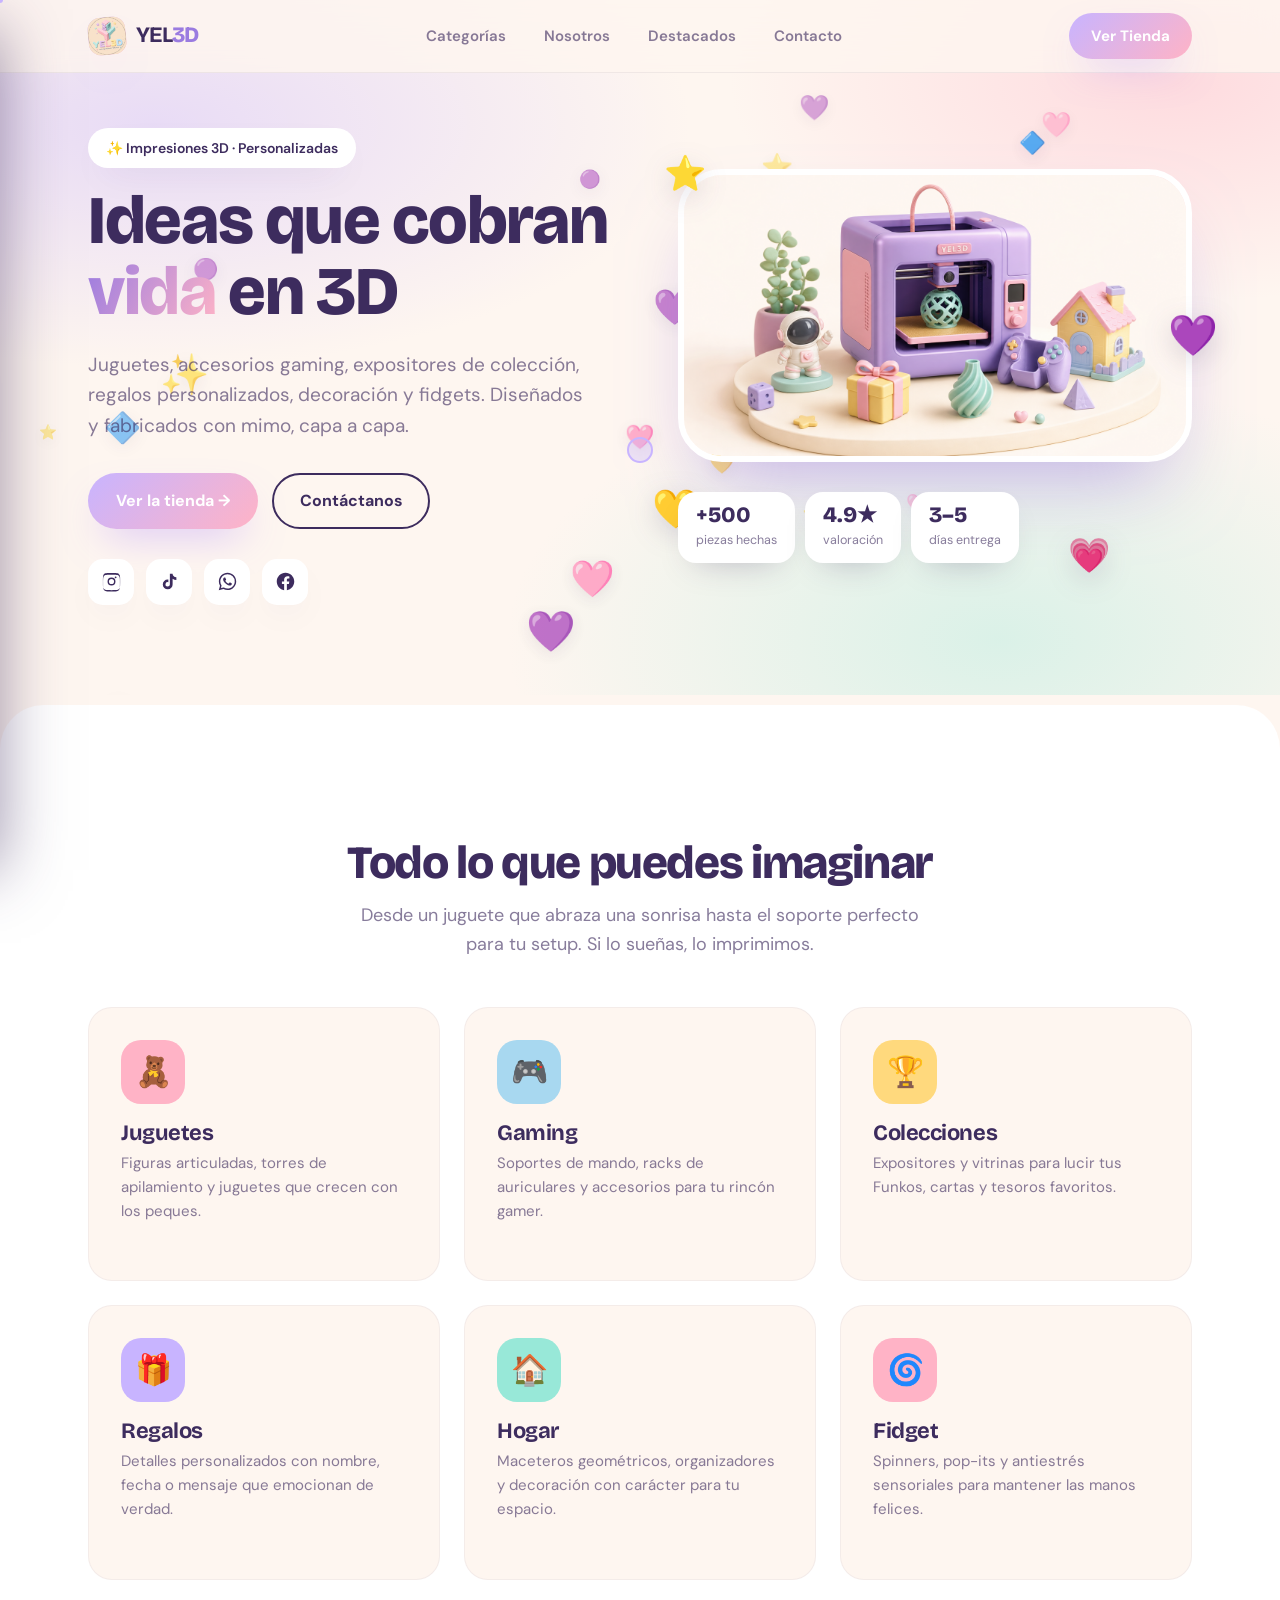
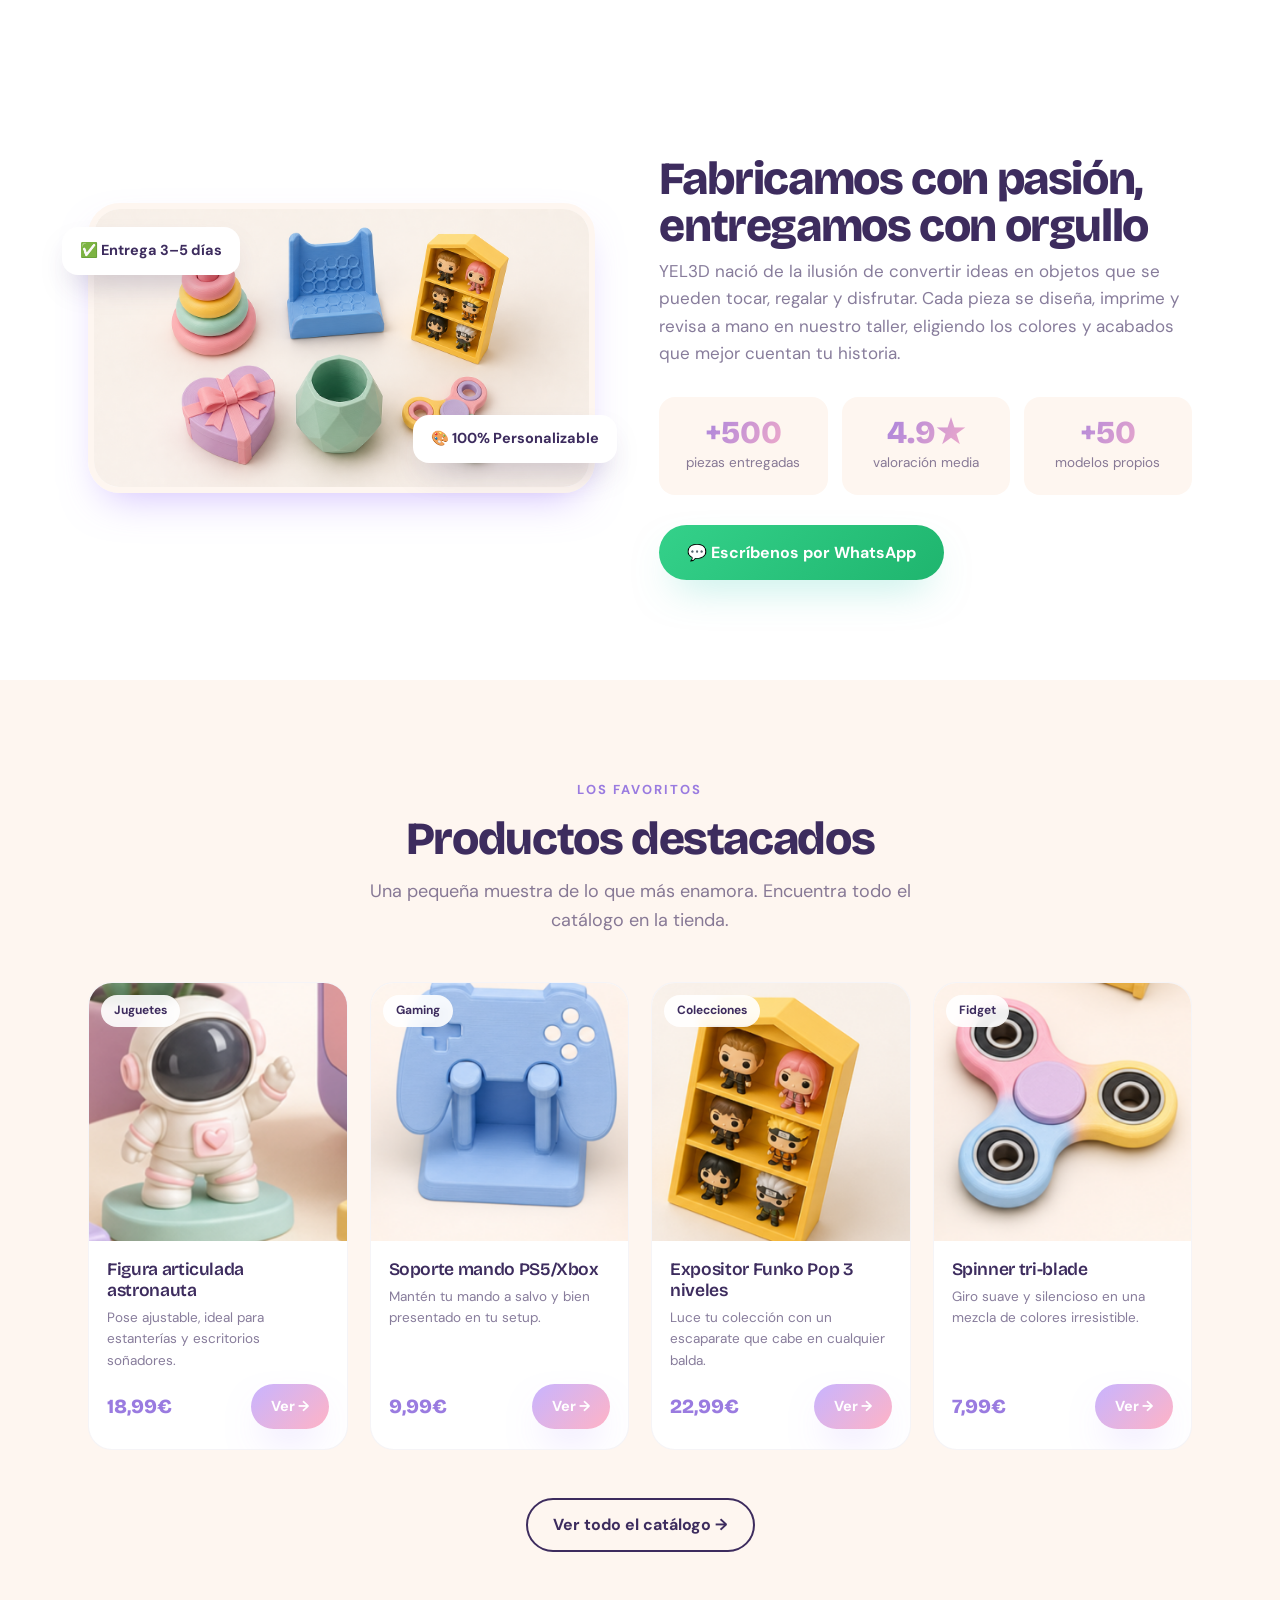
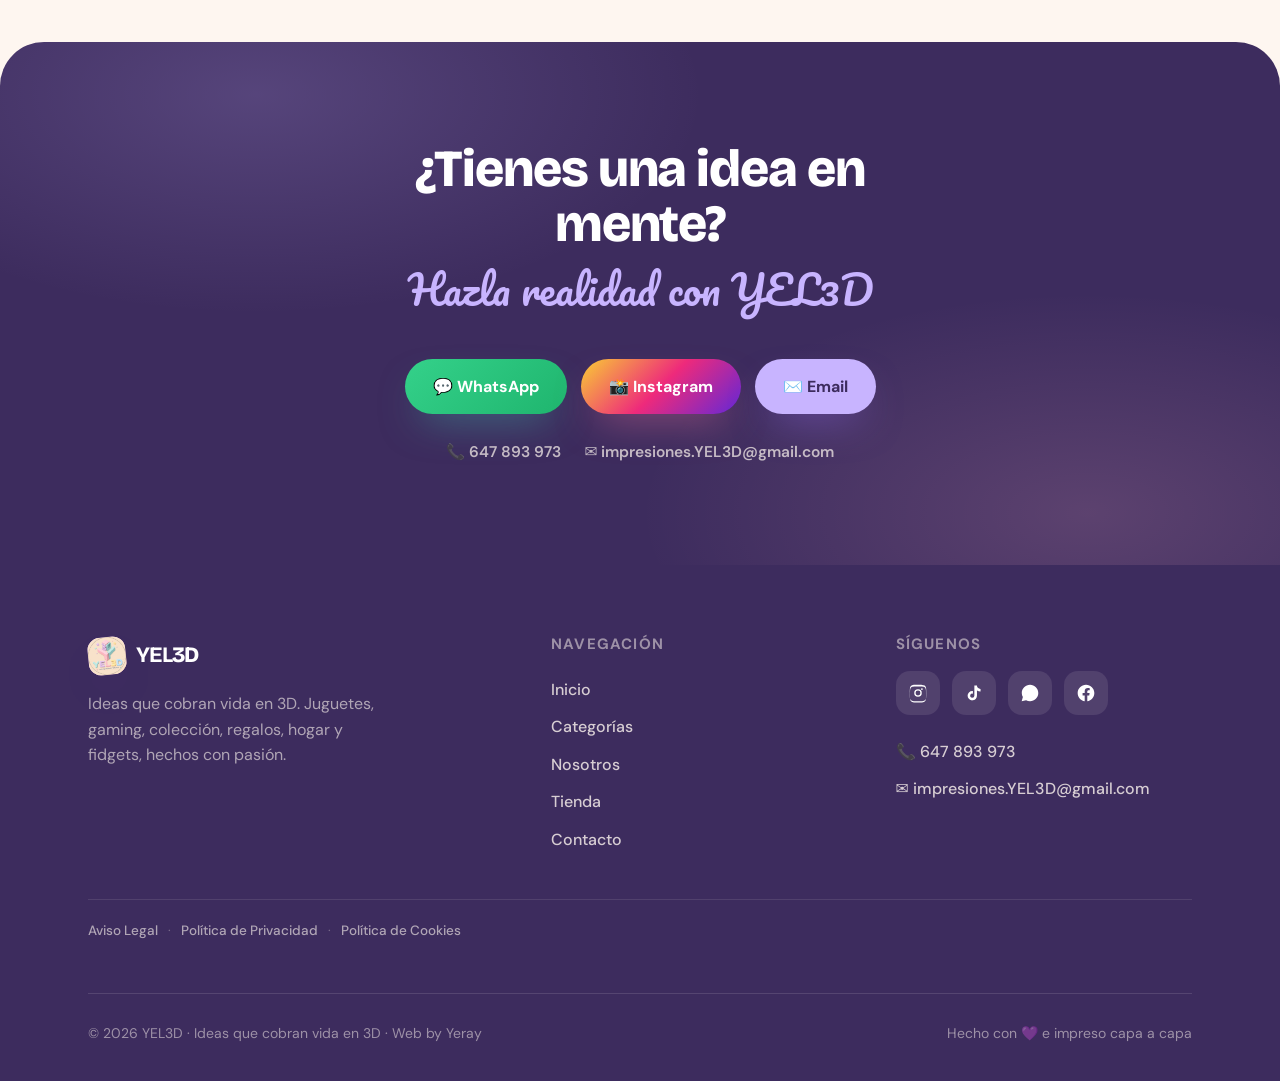
==== index.html @ d8d2bbdf "Footer: añadir Web by Yeray al copyright" ====
﻿<!DOCTYPE html>
<html lang="es">
<head>
<meta charset="UTF-8">
<meta name="viewport" content="width=device-width, initial-scale=1">
<title>YEL3D | Impresiones 3D Personalizadas en España</title>
<meta name="description" content="Impresiones 3D personalizadas en España. Juguetes, accesorios gaming, expositores Funko Pop, regalos únicos y decoración. Pedido por WhatsApp. Entrega en 3-5 días.">
<link rel="canonical" href="https://yel3d.es/">
<meta name="robots" content="index, follow">
<meta name="theme-color" content="#C8B4FF">
<meta name="author" content="YEL3D">
<!-- Open Graph / Facebook -->
<meta property="og:type" content="website">
<meta property="og:site_name" content="YEL3D">
<meta property="og:locale" content="es_ES">
<meta property="og:title" content="YEL3D | Impresiones 3D Personalizadas en España">
<meta property="og:description" content="Impresiones 3D personalizadas en España. Juguetes, accesorios gaming, expositores Funko Pop, regalos únicos y decoración. Pedido por WhatsApp. Entrega en 3-5 días.">
<meta property="og:url" content="https://yel3d.es/">
<meta property="og:image" content="assets/og-image.png">
<meta property="og:image:width" content="1200">
<meta property="og:image:height" content="630">
<meta property="og:image:alt" content="YEL3D — Impresiones 3D Personalizadas en España">
<!-- Twitter Card -->
<meta name="twitter:card" content="summary_large_image">
<meta name="twitter:title" content="YEL3D | Impresiones 3D Personalizadas en España">
<meta name="twitter:description" content="Impresiones 3D personalizadas en España. Juguetes, accesorios gaming, expositores Funko Pop, regalos únicos y decoración. Pedido por WhatsApp. Entrega en 3-5 días.">
<meta name="twitter:image" content="assets/og-image.png">
<link rel="sitemap" type="application/xml" href="/sitemap.xml">
<link rel="preconnect" href="https://fonts.googleapis.com">
<link rel="preconnect" href="https://fonts.gstatic.com" crossorigin>
<link href="https://fonts.googleapis.com/css2?family=Bricolage+Grotesque:opsz,wght@12..96,400;12..96,600;12..96,700;12..96,800&family=DM+Sans:wght@400;500;600;700&family=Pacifico&display=swap" rel="stylesheet">
<style>
/* ============================================================
   YEL3D — Ideas que cobran vida en 3D
   Soft pastel 3D-toy design system
   ============================================================ */

:root{
  --cream:#FEF6F0;
  --cream-2:#FBEDE3;
  --dark:#3D2C5E;
  --dark-2:#2E2047;
  --pink:#FFB3C6;
  --lilac:#C8B4FF;
  --mint:#98E8D8;
  --yellow:#FFD97D;
  --blue:#A8D8F0;

  --ink:#3D2C5E;
  --ink-60:rgba(61,44,94,.62);
  --ink-45:rgba(61,44,94,.45);

  /* colored shadows */
  --sh-pink:0 18px 40px -16px rgba(255,120,160,.55);
  --sh-lilac:0 18px 40px -16px rgba(160,120,255,.5);
  --sh-mint:0 18px 40px -16px rgba(70,210,185,.5);
  --sh-yellow:0 18px 40px -16px rgba(240,190,70,.5);
  --sh-blue:0 18px 40px -16px rgba(90,180,230,.5);
  --sh-soft:0 14px 34px -18px rgba(61,44,94,.35);

  --r-sm:16px;
  --r-md:24px;
  --r-lg:32px;
  --r-xl:44px;

  --spring:cubic-bezier(.34,1.56,.64,1);
  --maxw:1200px;
}

*{box-sizing:border-box;margin:0;padding:0}
html{scroll-behavior:smooth}
body{
  font-family:"DM Sans",system-ui,sans-serif;
  background:var(--cream);
  color:var(--ink);
  line-height:1.6;
  font-weight:400;
  overflow-x:hidden;
  -webkit-font-smoothing:antialiased;
}
h1,h2,h3,h4,.display{font-family:"Bricolage Grotesque","DM Sans",sans-serif;line-height:1.04;letter-spacing:-.02em}
.script{font-family:"Pacifico",cursive;font-weight:400;letter-spacing:0}
img{display:block;max-width:100%}
a{color:inherit;text-decoration:none}
.wrap{width:100%;max-width:var(--maxw);margin:0 auto;padding:0 clamp(20px,5vw,48px)}
section{position:relative}

/* hide native cursor on desktop where custom cursor active */
body.cursor-on,body.cursor-on a,body.cursor-on button{cursor:none}

/* ============================== CURSOR ============================== */
.cursor{
  position:fixed;top:0;left:0;width:26px;height:26px;border-radius:50%;
  background:rgba(200,180,255,.30);
  border:2px solid var(--lilac);
  transform:translate(-50%,-50%);
  pointer-events:none;z-index:9999;
  transition:width .25s var(--spring),height .25s var(--spring),background .25s ease,border-color .25s ease;
  mix-blend-mode:normal;
}
.cursor.grow{width:54px;height:54px;background:rgba(255,179,198,.22);border-color:var(--pink)}
.cursor-dot{
  position:fixed;top:0;left:0;width:6px;height:6px;border-radius:50%;
  background:var(--lilac);transform:translate(-50%,-50%);pointer-events:none;z-index:9999;
}
@media (hover:none){.cursor,.cursor-dot{display:none!important}}

/* ============================== NAV ============================== */
.nav{
  position:fixed;top:0;left:0;right:0;z-index:200;
  backdrop-filter:blur(16px);-webkit-backdrop-filter:blur(16px);
  background:rgba(254,246,240,.82);
  border-bottom:1px solid rgba(61,44,94,.07);
  transition:box-shadow .3s ease,background .3s ease;
}
.nav.scrolled{box-shadow:0 8px 30px -20px rgba(61,44,94,.4)}
.nav-inner{display:flex;align-items:center;justify-content:space-between;height:72px}
.logo{display:flex;align-items:center;gap:10px;font-family:"Bricolage Grotesque";font-weight:800;font-size:22px;letter-spacing:-.03em}
.logo-mark{
  width:38px;height:38px;border-radius:13px;display:grid;place-items:center;
  background:linear-gradient(135deg,var(--lilac),var(--pink));
  box-shadow:var(--sh-lilac);font-size:18px;
  transform:rotate(-6deg);transition:transform .4s var(--spring);
}
.logo:hover .logo-mark{transform:rotate(6deg) scale(1.08)}
.logo b{color:var(--dark)}
.logo .em{color:#9a7be0}
.nav-links{display:flex;gap:6px;align-items:center}
.nav-links a{
  padding:9px 16px;border-radius:999px;font-weight:600;font-size:15px;color:var(--ink-60);
  transition:color .2s ease,background .2s ease;
}
.nav-links a:hover{color:var(--dark);background:rgba(200,180,255,.22)}
.nav-cta{
  font-weight:700;font-size:15px;color:#fff;padding:11px 22px;border-radius:999px;
  background:linear-gradient(135deg,var(--lilac),var(--pink));
  box-shadow:var(--sh-lilac);transition:transform .3s var(--spring),box-shadow .3s ease;
}
.nav-cta:hover{transform:scale(1.07);box-shadow:0 22px 44px -16px rgba(160,120,255,.7)}
.hamburger{display:none;flex-direction:column;gap:5px;background:none;border:0;padding:10px;border-radius:12px}
.hamburger span{width:24px;height:2.6px;border-radius:3px;background:var(--dark);transition:.3s}

/* mobile drawer */
.drawer-scrim{position:fixed;inset:0;background:rgba(61,44,94,.35);backdrop-filter:blur(3px);z-index:298;opacity:0;visibility:hidden;transition:.3s}
.drawer-scrim.open{opacity:1;visibility:visible}
.drawer{
  position:fixed;top:0;left:0;bottom:0;width:min(82vw,340px);z-index:299;
  background:var(--cream);padding:28px 26px;
  transform:translateX(-100%);transition:transform .35s ease-out;
  box-shadow:30px 0 60px -30px rgba(61,44,94,.5);display:flex;flex-direction:column;gap:6px;
}
.drawer.open{transform:translateX(0)}
.drawer-top{display:flex;justify-content:space-between;align-items:center;margin-bottom:24px}
.drawer-close{background:none;border:0;font-size:26px;line-height:1;color:var(--dark);padding:6px}
.drawer a{padding:14px 16px;border-radius:16px;font-weight:700;font-size:18px;font-family:"Bricolage Grotesque";transition:background .2s}
.drawer a:hover{background:rgba(200,180,255,.25)}
.drawer .nav-cta{margin-top:14px;text-align:center}

/* ============================== BUTTONS ============================== */
.btn{
  display:inline-flex;align-items:center;gap:10px;font-weight:700;font-size:16px;
  padding:15px 28px;border-radius:999px;border:0;cursor:pointer;
  font-family:"DM Sans",sans-serif;transition:transform .3s var(--spring),box-shadow .3s ease;
}
.btn:hover{transform:scale(1.07)}
.btn-primary{color:#fff;background:linear-gradient(135deg,var(--lilac),var(--pink));box-shadow:var(--sh-lilac)}
.btn-primary:hover{box-shadow:0 24px 46px -16px rgba(160,120,255,.7)}
.btn-outline{background:transparent;color:var(--dark);border:2.5px solid var(--dark);padding:12.5px 25.5px}
.btn-outline:hover{background:var(--dark);color:var(--cream)}
.btn-wa{color:#fff;background:linear-gradient(135deg,#34d18a,#1fb56e);box-shadow:var(--sh-mint)}
.btn-wa:hover{box-shadow:0 24px 46px -16px rgba(40,190,120,.7)}
.btn-sm{padding:11px 20px;font-size:14.5px}

.badge{
  display:inline-flex;align-items:center;gap:8px;font-weight:600;font-size:14px;
  padding:9px 18px;border-radius:999px;background:#fff;color:var(--dark);
  box-shadow:var(--sh-soft);
}

/* ============================== REVEAL ============================== */
.reveal{opacity:0;transform:translateY(32px);transition:opacity .7s ease,transform .7s var(--spring)}
.reveal.in{opacity:1;transform:none}
@media (prefers-reduced-motion:reduce){.reveal{opacity:1;transform:none;transition:none}}

/* section heading block */
.eyebrow{display:inline-block;font-weight:700;font-size:13px;letter-spacing:.16em;text-transform:uppercase;color:#9a7be0;margin-bottom:14px}
.h2{font-size:clamp(30px,5vw,46px);font-weight:800;letter-spacing:-.03em}
.sec-lead{max-width:560px;color:var(--ink-60);font-size:18px;margin-top:14px}
.center{text-align:center}
.center .sec-lead{margin-left:auto;margin-right:auto}

/* ============================== FOOTER ============================== */
.footer{background:var(--dark);color:var(--cream);padding:72px 0 36px}
.footer-grid{display:grid;grid-template-columns:1.4fr 1fr 1fr;gap:48px}
.footer .logo b,.footer .logo .em{color:#fff}
.footer-tag{color:rgba(254,246,240,.6);margin-top:16px;max-width:300px}
.footer h4{font-size:15px;letter-spacing:.08em;text-transform:uppercase;color:rgba(254,246,240,.5);margin-bottom:18px;font-family:"DM Sans";font-weight:700}
.footer-col a{display:block;color:rgba(254,246,240,.8);padding:6px 0;font-weight:500;transition:color .2s,transform .2s}
.footer-col a:hover{color:var(--pink);transform:translateX(4px)}
.footer-col .soc {
  display: grid;
  place-items: center;
  width: 44px;
  height: 44px;
  padding: 0;
  transform: none;
}
.footer-col .soc svg {
  width: 20px;
  height: 20px;
  fill: #fff;
  display: block;
}
.footer-social{display:flex;gap:12px;margin-top:6px}
.soc{
  width:44px;height:44px;border-radius:14px;display:grid;place-items:center;
  background:rgba(254,246,240,.1);transition:transform .3s var(--spring),background .3s;
}
.soc:hover{transform:translateY(-4px) scale(1.05);background:rgba(254,246,240,.2)}
.soc svg{width:20px;height:20px;fill:#fff}
.footer-bottom{border-top:1px solid rgba(254,246,240,.12);margin-top:52px;padding-top:28px;display:flex;justify-content:space-between;flex-wrap:wrap;gap:12px;color:rgba(254,246,240,.5);font-size:14px}

@media (max-width:860px){
  .nav-links{display:none}
  .nav .nav-cta{display:none}
  .hamburger{display:flex}
  .footer-grid{grid-template-columns:1fr;gap:36px}
}

/* ===== FIX: footer social icons hover (specificity 0,3,1 beats 0,2,1) ===== */
.footer .footer-col .soc:hover{transform:translateY(-4px) scale(1.05);background:rgba(254,246,240,.22);color:rgba(254,246,240,.8)}
/* ===== Footer legal links ===== */
.footer-legal{display:flex;gap:10px;align-items:center;flex-wrap:wrap;color:rgba(254,246,240,.5);font-size:13.5px;padding-top:20px;margin-top:40px;border-top:1px solid rgba(254,246,240,.1)}
.footer-legal a{color:rgba(254,246,240,.6);font-weight:500;transition:color .2s;display:inline;padding:0;transform:none!important}
.footer-legal a:hover{color:var(--pink);transform:none!important}
.footer-legal span{color:rgba(254,246,240,.3)}
/* ===== Legal pages ===== */
.legal-head{padding:128px 0 60px;text-align:center;position:relative;overflow:hidden}
.legal-head::before{content:"";position:absolute;inset:0;z-index:-1;
  background:radial-gradient(55% 60% at 18% 0%,rgba(200,180,255,.4),transparent 70%),
    radial-gradient(50% 60% at 82% 4%,rgba(255,179,198,.38),transparent 70%)}
.legal-head h1{font-size:clamp(34px,5.5vw,52px);font-weight:800;margin:14px 0 0}
.legal-head h1 .grad{background:linear-gradient(120deg,#9a7be0,var(--pink));-webkit-background-clip:text;background-clip:text;color:transparent}
.legal-head p{color:var(--ink-60);font-size:17px;max-width:540px;margin:14px auto 0}
.legal-body{background:#fff;border-radius:var(--r-xl) var(--r-xl) 0 0;padding:72px 0 80px;margin-top:10px}
.legal-content{max-width:780px;margin:0 auto;padding:0 clamp(20px,5vw,48px)}
.legal-content h2{font-size:24px;font-weight:700;margin:44px 0 14px;color:var(--dark);padding-top:8px;border-top:1px solid rgba(61,44,94,.07)}
.legal-content h2:first-child{margin-top:0;border-top:none;padding-top:0}
.legal-content p{color:var(--ink-60);font-size:16px;margin-bottom:14px;line-height:1.75}
.legal-content ul{color:var(--ink-60);font-size:16px;margin:0 0 16px 26px;line-height:1.75}
.legal-content li{margin-bottom:6px}
.legal-content table{width:100%;border-collapse:collapse;margin:16px 0 24px;font-size:14.5px}
.legal-content th{background:var(--cream);color:var(--dark);font-weight:700;padding:12px 16px;text-align:left;border-bottom:2px solid rgba(61,44,94,.1)}
.legal-content td{padding:10px 16px;color:var(--ink-60);border-bottom:1px solid rgba(61,44,94,.06);vertical-align:top}
.legal-content a{color:#9a7be0;font-weight:600}
.legal-content a:hover{color:var(--pink)}
.legal-content .cta-box{background:var(--cream);border-radius:var(--r-md);padding:32px;margin-top:52px;text-align:center}
.legal-content .cta-box p{color:var(--ink-60);margin-bottom:20px}
@media(max-width:540px){.legal-head{padding-top:108px}}
</style>
<style>
/* ===== particles ===== */
.particle{position:absolute;pointer-events:none;user-select:none;
  animation:floaty linear infinite;will-change:transform;filter:drop-shadow(0 4px 8px rgba(61,44,94,.12))}
@keyframes floaty{
  0%{transform:translateY(0) translateX(0) rotate(0)}
  50%{transform:translateY(-22px) translateX(var(--drift)) rotate(var(--rot))}
  100%{transform:translateY(0) translateX(0) rotate(0)}
}
@media (prefers-reduced-motion:reduce){.particle{display:none}}
/* safety: never trap hero content in pre-animation hidden state */
@media (prefers-reduced-motion:reduce){
  .hero h1 .word,.hero-sub,.hero-ctas,.hero-social,.hero-media,.hero-stats{opacity:1!important;transform:none!important;animation:none!important}
}

/* ===== HERO ===== */
.hero{padding:128px 0 90px;position:relative;overflow:hidden}
.hero::before{content:"";position:absolute;inset:0;z-index:-1;
  background:
    radial-gradient(60% 50% at 12% 18%,rgba(200,180,255,.40),transparent 70%),
    radial-gradient(50% 45% at 92% 12%,rgba(255,179,198,.40),transparent 70%),
    radial-gradient(55% 55% at 78% 92%,rgba(152,232,216,.35),transparent 70%);}
#particles{position:absolute;inset:0;z-index:0;pointer-events:none}
.hero-grid{display:grid;grid-template-columns:1.04fr 1fr;gap:56px;align-items:center;position:relative;z-index:2}
.hero h1{font-size:clamp(40px,6.4vw,68px);font-weight:800;margin:18px 0 0}
.hero h1 .word{display:inline-block;opacity:0;transform:translateY(40px);animation:wordUp .7s var(--spring) forwards}
.hero h1 .grad{background:linear-gradient(120deg,#9a7be0,var(--pink));-webkit-background-clip:text;background-clip:text;color:transparent}
@keyframes wordUp{to{opacity:1;transform:none}}
.hero-sub{font-size:19px;color:var(--ink-60);max-width:500px;margin:22px 0 32px;opacity:0;animation:wordUp .7s var(--spring) .55s forwards}
.hero-ctas{display:flex;gap:14px;flex-wrap:wrap;opacity:0;animation:wordUp .7s var(--spring) .7s forwards}
.hero-social{display:flex;gap:12px;margin-top:30px;opacity:0;animation:wordUp .7s var(--spring) .85s forwards}
.hsoc{width:46px;height:46px;border-radius:15px;display:grid;place-items:center;background:#fff;box-shadow:var(--sh-soft);transition:transform .3s var(--spring),box-shadow .3s}
.hsoc svg{width:21px;height:21px;fill:var(--dark)}
.hsoc:hover{transform:translateY(-5px) scale(1.06)}
.hsoc.ig:hover{box-shadow:var(--sh-pink)}.hsoc.tk:hover{box-shadow:var(--sh-lilac)}.hsoc.wa:hover{box-shadow:var(--sh-mint)}.hsoc.fb:hover{box-shadow:var(--sh-blue)}

.hero-media{position:relative;opacity:0;transform:translateX(60px);animation:slideInRight .9s var(--spring) .35s forwards}
@keyframes slideInRight{to{opacity:1;transform:none}}
.hero-img{border-radius:var(--r-xl);box-shadow:0 40px 80px -30px rgba(154,123,224,.6);width:100%;
  border:6px solid #fff;background:#fff}
.hero-deco{position:absolute;font-size:34px;filter:drop-shadow(0 8px 14px rgba(61,44,94,.18));animation:floaty linear infinite}
.hero-deco.d1{top:-22px;left:-14px;animation-duration:5s}
.hero-deco.d2{top:34%;right:-26px;font-size:40px;animation-duration:6.4s;animation-delay:-1s}
.hero-deco.d3{bottom:6%;left:-26px;font-size:38px;animation-duration:5.6s;animation-delay:-2s}
.hero-deco.d4{bottom:-20px;right:16%;animation-duration:7s;animation-delay:-1.4s}
.hero-stats{display:flex;gap:10px;margin-top:30px;flex-wrap:wrap;opacity:0;animation:wordUp .7s var(--spring) 1s forwards}
.hstat{background:#fff;border-radius:18px;padding:12px 18px;box-shadow:var(--sh-soft)}
.hstat b{font-family:"Bricolage Grotesque";font-weight:800;font-size:22px;display:block;line-height:1}
.hstat span{font-size:12.5px;color:var(--ink-60)}

/* ===== CATEGORIES ===== */
.categories{background:#fff;padding:96px 0;border-radius:var(--r-xl) var(--r-xl) 0 0;margin-top:10px}
.cat-grid{display:grid;grid-template-columns:repeat(3,1fr);gap:24px;margin-top:48px}
.cat-card{background:var(--cream);border-radius:var(--r-md);padding:32px;border:1px solid rgba(61,44,94,.05);
  transition:transform .4s var(--spring),box-shadow .4s ease;position:relative;overflow:hidden}
.cat-card:hover{transform:translateY(-8px) scale(1.02)}
.cat-icon{width:64px;height:64px;border-radius:20px;display:grid;place-items:center;font-size:30px;margin-bottom:18px;transition:transform .4s var(--spring)}
.cat-card:hover .cat-icon{transform:rotate(-8deg) scale(1.08)}
.cat-card h3{font-size:22px;font-weight:700;margin-bottom:6px}
.cat-card p{color:var(--ink-60);font-size:15px}
.cat-card .arrow{margin-top:16px;font-weight:700;color:#9a7be0;font-size:14px;opacity:0;transform:translateX(-6px);transition:.3s}
.cat-card:hover .arrow{opacity:1;transform:none}
.c-pink .cat-icon{background:var(--pink)}.c-pink:hover{box-shadow:var(--sh-pink)}
.c-blue .cat-icon{background:var(--blue)}.c-blue:hover{box-shadow:var(--sh-blue)}
.c-yellow .cat-icon{background:var(--yellow)}.c-yellow:hover{box-shadow:var(--sh-yellow)}
.c-lilac .cat-icon{background:var(--lilac)}.c-lilac:hover{box-shadow:var(--sh-lilac)}
.c-mint .cat-icon{background:var(--mint)}.c-mint:hover{box-shadow:var(--sh-mint)}

/* ===== ABOUT ===== */
.about{background:#fff;padding:40px 0 100px}
.about-grid{display:grid;grid-template-columns:1fr 1.05fr;gap:64px;align-items:center}
.about-media{position:relative}
.about-img{border-radius:var(--r-lg);width:100%;border:6px solid var(--cream);box-shadow:var(--sh-lilac)}
.float-badge{position:absolute;background:#fff;border-radius:16px;padding:12px 18px;font-weight:700;font-size:14.5px;
  box-shadow:0 16px 34px -14px rgba(61,44,94,.4);animation:floaty linear infinite}
.float-badge.b1{top:24px;left:-26px;animation-duration:5.5s}
.float-badge.b2{bottom:30px;right:-22px;animation-duration:6.5s;animation-delay:-1.5s}
.stats-row{display:flex;gap:14px;margin:30px 0;flex-wrap:wrap}
.stat{flex:1;min-width:120px;background:var(--cream);border-radius:var(--r-sm);padding:20px;text-align:center}
.stat b{font-family:"Bricolage Grotesque";font-weight:800;font-size:32px;display:block;line-height:1;
  background:linear-gradient(120deg,#9a7be0,var(--pink));-webkit-background-clip:text;background-clip:text;color:transparent}
.stat span{font-size:13.5px;color:var(--ink-60)}
.about p{color:var(--ink-60);font-size:17px;margin-top:8px}

/* ===== FEATURED ===== */
.featured{padding:96px 0 90px}
.feat-grid{display:grid;grid-template-columns:repeat(4,1fr);gap:22px;margin-top:48px}
.prod-card{background:#fff;border-radius:var(--r-md);overflow:hidden;border:1px solid rgba(61,44,94,.05);
  transition:transform .4s var(--spring),box-shadow .4s ease;display:flex;flex-direction:column}
.prod-card:hover{transform:translateY(-8px) scale(1.02)}
.prod-thumb{aspect-ratio:1;overflow:hidden;background:var(--cream);position:relative}
.prod-thumb img{width:100%;height:100%;object-fit:cover;transition:transform .5s var(--spring)}
.prod-card:hover .prod-thumb img{transform:scale(1.06)}
.cat-badge{position:absolute;top:12px;left:12px;font-size:12px;font-weight:700;padding:6px 13px;border-radius:999px;color:var(--dark);background:rgba(255,255,255,.9);backdrop-filter:blur(4px)}
.prod-body{padding:18px 18px 20px;display:flex;flex-direction:column;gap:6px;flex:1}
.prod-body h3{font-family:"Bricolage Grotesque";font-weight:600;font-size:17.5px;line-height:1.2}
.prod-body p{font-size:13.5px;color:var(--ink-60);flex:1}
.prod-foot{display:flex;align-items:center;justify-content:space-between;margin-top:6px}
.price{font-family:"Bricolage Grotesque";font-weight:800;font-size:20px;color:#9a7be0}
.b-pink{box-shadow:none}.prod-card.t-pink:hover{box-shadow:var(--sh-pink)}
.prod-card.t-blue:hover{box-shadow:var(--sh-blue)}
.prod-card.t-yellow:hover{box-shadow:var(--sh-yellow)}
.prod-card.t-lilac:hover{box-shadow:var(--sh-lilac)}
.prod-card.t-mint:hover{box-shadow:var(--sh-mint)}
.feat-foot{text-align:center;margin-top:48px}

/* ===== CONTACT CTA ===== */
.cta{background:var(--dark);color:var(--cream);padding:100px 0;border-radius:var(--r-xl) var(--r-xl) 0 0;position:relative;overflow:hidden}
.cta::before{content:"";position:absolute;inset:0;
  background:radial-gradient(50% 60% at 20% 10%,rgba(200,180,255,.18),transparent 70%),
            radial-gradient(50% 60% at 85% 90%,rgba(255,179,198,.16),transparent 70%)}
.cta-inner{position:relative;text-align:center;max-width:720px;margin:0 auto}
.cta h2{font-size:clamp(32px,5.5vw,52px);font-weight:800;color:#fff}
.cta .script{font-size:clamp(28px,4.4vw,40px);color:var(--lilac);margin-top:6px;display:block}
.cta-btns{display:flex;gap:14px;justify-content:center;flex-wrap:wrap;margin:38px 0 26px}
.btn-ig{color:#fff;background:linear-gradient(135deg,#f9ce34,#ee2a7b 50%,#6228d7);box-shadow:var(--sh-pink)}
.btn-ig:hover{box-shadow:0 24px 46px -16px rgba(238,42,123,.6)}
.btn-mail{color:var(--dark);background:var(--lilac);box-shadow:var(--sh-lilac)}
.cta-contact{color:rgba(254,246,240,.7);font-size:15.5px;display:flex;gap:24px;justify-content:center;flex-wrap:wrap}
.cta-contact a{color:rgba(254,246,240,.7);font-weight:600;transition:color .2s}
.cta-contact a:hover{color:var(--pink)}

@media (max-width:920px){
  .hero-grid{grid-template-columns:1fr;gap:40px}
  .hero-media{order:-1}
  .cat-grid{grid-template-columns:repeat(2,1fr)}
  .about-grid{grid-template-columns:1fr;gap:48px}
  .feat-grid{grid-template-columns:repeat(2,1fr)}
}
@media (max-width:540px){
  .cat-grid{grid-template-columns:1fr}
  .feat-grid{grid-template-columns:1fr}
  .hero{padding-top:108px}
}
</style>
</head>
<body>

<!-- ============ NAV ============ -->
<nav class="nav">
  <div class="wrap nav-inner">
    <a href="index.html" class="logo"><img class="logo-mark" src="assets/logo.png" alt="YEL3D" style="object-fit:contain"><span><b>YEL</b><span class="em">3D</span></span></a>
    <div class="nav-links">
      <a href="#categorias">Categorías</a>
      <a href="#nosotros">Nosotros</a>
      <a href="#destacados">Destacados</a>
      <a href="#contacto">Contacto</a>
    </div>
    <a href="tienda.html" class="nav-cta">Ver Tienda</a>
    <button class="hamburger" id="hamburger" aria-label="Abrir menú"><span></span><span></span><span></span></button>
  </div>
</nav>

<!-- ============ MOBILE DRAWER ============ -->
<div class="drawer-scrim" id="scrim"></div>
<aside class="drawer" id="drawer">
  <div class="drawer-top">
    <span class="logo"><img class="logo-mark" src="assets/logo.png" alt="YEL3D" style="object-fit:contain"><span><b>YEL</b><span class="em">3D</span></span></span>
    <button class="drawer-close" id="drawerClose" aria-label="Cerrar">×</button>
  </div>
  <a href="#categorias">Categorías</a>
  <a href="#nosotros">Nosotros</a>
  <a href="#destacados">Destacados</a>
  <a href="#contacto">Contacto</a>
  <a href="tienda.html" class="nav-cta">Ver Tienda</a>
</aside>

<!-- ============ HERO ============ -->
<header class="hero">
  <div id="particles"></div>
  <div class="wrap hero-grid">
    <div class="hero-copy">
      <span class="badge">✨ Impresiones 3D · Personalizadas</span>
      <h1>
        <span class="word" style="animation-delay:.05s">Ideas</span>
        <span class="word" style="animation-delay:.15s">que</span>
        <span class="word" style="animation-delay:.25s">cobran</span>
        <span class="word grad" style="animation-delay:.35s">vida</span>
        <span class="word" style="animation-delay:.45s">en&nbsp;3D</span>
      </h1>
      <p class="hero-sub">Juguetes, accesorios gaming, expositores de colección, regalos personalizados, decoración y fidgets. Diseñados y fabricados con mimo, capa a capa.</p>
      <div class="hero-ctas">
        <a href="tienda.html" class="btn btn-primary">Ver la tienda →</a>
        <a href="#contacto" class="btn btn-outline">Contáctanos</a>
      </div>
      <div class="hero-social">
        <a href="https://www.instagram.com/impresiones.yel3d" target="_blank" rel="noopener" class="hsoc ig" aria-label="Instagram"><svg viewBox="0 0 24 24"><path d="M12 2.2c3.2 0 3.6 0 4.9.07 1.17.05 1.8.25 2.23.41.56.22.96.48 1.38.9.42.42.68.82.9 1.38.16.42.36 1.06.41 2.23.06 1.27.07 1.65.07 4.86s0 3.6-.07 4.86c-.05 1.17-.25 1.8-.41 2.23-.22.56-.48.96-.9 1.38-.42.42-.82.68-1.38.9-.42.16-1.06.36-2.23.41-1.27.06-1.65.07-4.9.07s-3.6 0-4.86-.07c-1.17-.05-1.8-.25-2.23-.41a3.7 3.7 0 0 1-1.38-.9 3.7 3.7 0 0 1-.9-1.38c-.16-.42-.36-1.06-.41-2.23C2.21 15.6 2.2 15.2 2.2 12s0-3.6.07-4.86c.05-1.17.25-1.8.41-2.23.22-.56.48-.96.9-1.38.42-.42.82-.68 1.38-.9.42-.16 1.06-.36 2.23-.41C8.46 2.21 8.84 2.2 12 2.2Zm0 1.95c-3.15 0-3.5.01-4.74.07-1.14.05-1.76.24-2.17.4-.55.22-.94.47-1.35.88-.41.41-.66.8-.88 1.35-.16.41-.35 1.03-.4 2.17-.06 1.24-.07 1.6-.07 4.74s.01 3.5.07 4.74c.05 1.14.24 1.76.4 2.17.22.55.47.94.88 1.35.41.41.8.66 1.35.88.41.16 1.03.35 2.17.4 1.24.06 1.6.07 4.74.07s3.5-.01 4.74-.07c1.14-.05 1.76-.24 2.17-.4.55-.22.94-.47 1.35-.88.41-.41.66-.8.88-1.35.16-.41.35-1.03.4-2.17.06-1.24.07-1.6.07-4.74s-.01-3.5-.07-4.74c-.05-1.14-.24-1.76-.4-2.17a3.6 3.6 0 0 0-.88-1.35 3.6 3.6 0 0 0-1.35-.88c-.41-.16-1.03-.35-2.17-.4-1.24-.06-1.6-.07-4.74-.07Zm0 3.32a4.53 4.53 0 1 1 0 9.06 4.53 4.53 0 0 1 0-9.06Zm0 7.47a2.94 2.94 0 1 0 0-5.88 2.94 2.94 0 0 0 0 5.88Zm5.77-7.67a1.06 1.06 0 1 1-2.12 0 1.06 1.06 0 0 1 2.12 0Z"/></svg></a>
        <a href="https://www.tiktok.com/@yel3d" target="_blank" rel="noopener" class="hsoc tk" aria-label="TikTok"><svg viewBox="0 0 24 24"><path d="M16.6 5.82a4.28 4.28 0 0 1-1.07-2.82h-3.1v12.3a2.49 2.49 0 0 1-2.49 2.4 2.49 2.49 0 1 1 .75-4.86V9.66a5.62 5.62 0 0 0-.75-.05A5.62 5.62 0 1 0 15.56 15V8.9a7.34 7.34 0 0 0 4.29 1.37V7.17a4.3 4.3 0 0 1-3.25-1.35Z"/></svg></a>
        <a href="https://wa.me/34647893973" target="_blank" rel="noopener" class="hsoc wa" aria-label="WhatsApp"><svg viewBox="0 0 24 24"><path d="M12.04 2C6.58 2 2.13 6.45 2.13 11.9c0 1.75.46 3.45 1.32 4.95L2 22l5.3-1.39a9.9 9.9 0 0 0 4.74 1.2h.01c5.46 0 9.9-4.45 9.9-9.9C21.95 6.45 17.5 2 12.04 2Zm0 18.06h-.01a8.2 8.2 0 0 1-4.18-1.14l-.3-.18-3.1.81.83-3.02-.2-.31a8.18 8.18 0 0 1-1.26-4.32c0-4.53 3.7-8.22 8.23-8.22a8.2 8.2 0 0 1 8.21 8.23c0 4.53-3.69 8.21-8.22 8.21Zm4.5-6.15c-.25-.12-1.46-.72-1.68-.8-.23-.09-.39-.12-.56.12-.16.25-.64.8-.78.97-.15.16-.29.18-.54.06-.25-.12-1.04-.38-1.98-1.22-.73-.65-1.23-1.46-1.37-1.7-.14-.25-.02-.38.11-.5.11-.11.25-.29.37-.43.13-.15.17-.25.25-.42.08-.16.04-.31-.02-.43-.06-.12-.56-1.34-.76-1.84-.2-.48-.4-.41-.56-.42h-.48c-.16 0-.43.06-.65.31-.22.25-.86.84-.86 2.06 0 1.21.88 2.38 1 2.55.12.16 1.73 2.64 4.2 3.7.59.25 1.04.4 1.4.52.59.18 1.12.16 1.54.1.47-.07 1.46-.6 1.66-1.18.21-.58.21-1.07.14-1.18-.06-.1-.22-.16-.47-.28Z"/></svg></a>
        <a href="https://www.facebook.com/share/1EE1cpjG7h/" target="_blank" rel="noopener" class="hsoc fb" aria-label="Facebook"><svg viewBox="0 0 24 24"><path d="M22 12.06C22 6.5 17.52 2 12 2S2 6.5 2 12.06c0 5 3.66 9.15 8.44 9.94v-7.03H7.9v-2.9h2.54V9.85c0-2.52 1.5-3.9 3.77-3.9 1.1 0 2.24.2 2.24.2v2.46h-1.26c-1.24 0-1.63.78-1.63 1.57v1.88h2.78l-.44 2.9h-2.34V22c4.78-.79 8.44-4.94 8.44-9.94Z"/></svg></a>
      </div>
    </div>
    <div class="hero-media">
      <span class="hero-deco d1">⭐</span>
      <span class="hero-deco d2">💜</span>
      <span class="hero-deco d3">💛</span>
      <span class="hero-deco d4">💗</span>
      <img class="hero-img" src="assets/hero.png" alt="Impresora 3D YEL3D rodeada de creaciones pastel: astronauta, casita, mando, regalo y planta">
      <div class="hero-stats">
        <div class="hstat"><b>+500</b><span>piezas hechas</span></div>
        <div class="hstat"><b>4.9★</b><span>valoración</span></div>
        <div class="hstat"><b>3–5</b><span>días entrega</span></div>
      </div>
    </div>
  </div>
</header>

<!-- ============ CATEGORIES ============ -->
<section class="categories" id="categorias">
  <div class="wrap">
    <div class="center">
      <span class="eyebrow reveal">Explora por categoría</span>
      <h2 class="h2 reveal">Todo lo que puedes imaginar</h2>
      <p class="sec-lead reveal">Desde un juguete que abraza una sonrisa hasta el soporte perfecto para tu setup. Si lo sueñas, lo imprimimos.</p>
    </div>
    <div class="cat-grid" data-reveal-group>
      <a href="tienda.html#juguetes" class="cat-card c-pink"><div class="cat-icon">🧸</div><h3>Juguetes</h3><p>Figuras articuladas, torres de apilamiento y juguetes que crecen con los peques.</p><span class="arrow">Ver en tienda →</span></a>
      <a href="tienda.html#gaming" class="cat-card c-blue"><div class="cat-icon">🎮</div><h3>Gaming</h3><p>Soportes de mando, racks de auriculares y accesorios para tu rincón gamer.</p><span class="arrow">Ver en tienda →</span></a>
      <a href="tienda.html#colecciones" class="cat-card c-yellow"><div class="cat-icon">🏆</div><h3>Colecciones</h3><p>Expositores y vitrinas para lucir tus Funkos, cartas y tesoros favoritos.</p><span class="arrow">Ver en tienda →</span></a>
      <a href="tienda.html#regalos" class="cat-card c-lilac"><div class="cat-icon">🎁</div><h3>Regalos</h3><p>Detalles personalizados con nombre, fecha o mensaje que emocionan de verdad.</p><span class="arrow">Ver en tienda →</span></a>
      <a href="tienda.html#hogar" class="cat-card c-mint"><div class="cat-icon">🏠</div><h3>Hogar</h3><p>Maceteros geométricos, organizadores y decoración con carácter para tu espacio.</p><span class="arrow">Ver en tienda →</span></a>
      <a href="tienda.html#fidget" class="cat-card c-pink"><div class="cat-icon">🌀</div><h3>Fidget</h3><p>Spinners, pop-its y antiestrés sensoriales para mantener las manos felices.</p><span class="arrow">Ver en tienda →</span></a>
    </div>
  </div>
</section>

<!-- ============ ABOUT ============ -->
<section class="about" id="nosotros">
  <div class="wrap about-grid">
    <div class="about-media reveal">
      <img class="about-img" src="assets/group-2.png" alt="Selección de piezas YEL3D impresas en 3D en colores pastel">
      <span class="float-badge b1">✅ Entrega 3–5 días</span>
      <span class="float-badge b2">🎨 100% Personalizable</span>
    </div>
    <div class="about-copy">
      <span class="eyebrow reveal">Nuestra historia</span>
      <h2 class="h2 reveal">Fabricamos con pasión, entregamos con orgullo</h2>
      <p class="reveal">YEL3D nació de la ilusión de convertir ideas en objetos que se pueden tocar, regalar y disfrutar. Cada pieza se diseña, imprime y revisa a mano en nuestro taller, eligiendo los colores y acabados que mejor cuentan tu historia.</p>
      <div class="stats-row reveal">
        <div class="stat"><b>+500</b><span>piezas entregadas</span></div>
        <div class="stat"><b>4.9★</b><span>valoración media</span></div>
        <div class="stat"><b>+50</b><span>modelos propios</span></div>
      </div>
      <a href="https://wa.me/34647893973" target="_blank" rel="noopener" class="btn btn-wa reveal">💬 Escríbenos por WhatsApp</a>
    </div>
  </div>
</section>

<!-- ============ FEATURED ============ -->
<section class="featured" id="destacados">
  <div class="wrap">
    <div class="center">
      <span class="eyebrow reveal">Los favoritos</span>
      <h2 class="h2 reveal">Productos destacados</h2>
      <p class="sec-lead reveal">Una pequeña muestra de lo que más enamora. Encuentra todo el catálogo en la tienda.</p>
    </div>
    <div class="feat-grid" data-reveal-group>
      <article class="prod-card t-lilac">
        <div class="prod-thumb"><span class="cat-badge">Juguetes</span><img src="assets/products/astronauta.png" alt="Figura astronauta impresa en 3D"></div>
        <div class="prod-body"><h3>Figura articulada astronauta</h3><p>Pose ajustable, ideal para estanterías y escritorios soñadores.</p>
          <div class="prod-foot"><span class="price">18,99€</span><a href="https://wa.me/34647893973?text=%C2%A1Hola%20YEL3D!%20%F0%9F%91%8B%20Me%20interesa%3A%20Figura%20articulada%20astronauta" target="_blank" rel="noopener" class="btn btn-primary btn-sm">Ver →</a></div></div>
      </article>
      <article class="prod-card t-blue">
        <div class="prod-thumb"><span class="cat-badge">Gaming</span><img src="assets/products/soporte-mando.png" alt="Soporte de mando PS5/Xbox"></div>
        <div class="prod-body"><h3>Soporte mando PS5/Xbox</h3><p>Mantén tu mando a salvo y bien presentado en tu setup.</p>
          <div class="prod-foot"><span class="price">9,99€</span><a href="https://wa.me/34647893973?text=%C2%A1Hola%20YEL3D!%20%F0%9F%91%8B%20Me%20interesa%3A%20Soporte%20mando%20PS5%2FXbox" target="_blank" rel="noopener" class="btn btn-primary btn-sm">Ver →</a></div></div>
      </article>
      <article class="prod-card t-yellow">
        <div class="prod-thumb"><span class="cat-badge">Colecciones</span><img src="assets/products/expositor-funko.png" alt="Expositor de Funko Pop de 3 niveles"></div>
        <div class="prod-body"><h3>Expositor Funko Pop 3 niveles</h3><p>Luce tu colección con un escaparate que cabe en cualquier balda.</p>
          <div class="prod-foot"><span class="price">22,99€</span><a href="https://wa.me/34647893973?text=%C2%A1Hola%20YEL3D!%20%F0%9F%91%8B%20Me%20interesa%3A%20Expositor%20Funko%20Pop%203%20niveles" target="_blank" rel="noopener" class="btn btn-primary btn-sm">Ver →</a></div></div>
      </article>
      <article class="prod-card t-pink">
        <div class="prod-thumb"><span class="cat-badge">Fidget</span><img src="assets/products/spinner.png" alt="Spinner tri-blade pastel"></div>
        <div class="prod-body"><h3>Spinner tri-blade</h3><p>Giro suave y silencioso en una mezcla de colores irresistible.</p>
          <div class="prod-foot"><span class="price">7,99€</span><a href="https://wa.me/34647893973?text=%C2%A1Hola%20YEL3D!%20%F0%9F%91%8B%20Me%20interesa%3A%20Spinner%20tri-blade" target="_blank" rel="noopener" class="btn btn-primary btn-sm">Ver →</a></div></div>
      </article>
    </div>
    <div class="feat-foot reveal"><a href="tienda.html" class="btn btn-outline">Ver todo el catálogo →</a></div>
  </div>
</section>

<!-- ============ CONTACT CTA ============ -->
<section class="cta" id="contacto">
  <div class="wrap cta-inner">
    <h2 class="reveal">¿Tienes una idea en mente?</h2>
    <span class="script reveal">Hazla realidad con YEL3D</span>
    <div class="cta-btns reveal">
      <a href="https://wa.me/34647893973" target="_blank" rel="noopener" class="btn btn-wa">💬 WhatsApp</a>
      <a href="https://www.instagram.com/impresiones.yel3d" target="_blank" rel="noopener" class="btn btn-ig">📸 Instagram</a>
      <a href="mailto:impresiones.YEL3D@gmail.com" class="btn btn-mail">✉️ Email</a>
    </div>
    <div class="cta-contact reveal">
      <a href="tel:647893973">📞 647 893 973</a>
      <a href="mailto:impresiones.YEL3D@gmail.com">✉️ impresiones.YEL3D@gmail.com</a>
    </div>
  </div>
</section>

<!-- ============ FOOTER ============ -->
<footer class="footer">
  <div class="wrap">
    <div class="footer-grid">
      <div>
        <span class="logo"><img class="logo-mark" src="assets/logo.png" alt="YEL3D" style="object-fit:contain"><span><b>YEL</b><span class="em">3D</span></span></span>
        <p class="footer-tag">Ideas que cobran vida en 3D. Juguetes, gaming, colección, regalos, hogar y fidgets, hechos con pasión.</p>
      </div>
      <div class="footer-col">
        <h4>Navegación</h4>
        <a href="index.html">Inicio</a>
        <a href="#categorias">Categorías</a>
        <a href="#nosotros">Nosotros</a>
        <a href="tienda.html">Tienda</a>
        <a href="#contacto">Contacto</a>
      </div>
      <div class="footer-col">
        <h4>Síguenos</h4>
        <div class="footer-social">
          <a href="https://www.instagram.com/impresiones.yel3d" target="_blank" rel="noopener" class="soc" aria-label="Instagram"><svg viewBox="0 0 24 24"><path d="M12 2.2c3.2 0 3.6 0 4.9.07 1.17.05 1.8.25 2.23.41.56.22.96.48 1.38.9.42.42.68.82.9 1.38.16.42.36 1.06.41 2.23.06 1.27.07 1.65.07 4.86s0 3.6-.07 4.86c-.05 1.17-.25 1.8-.41 2.23-.22.56-.48.96-.9 1.38-.42.42-.82.68-1.38.9-.42.16-1.06.36-2.23.41-1.27.06-1.65.07-4.9.07s-3.6 0-4.86-.07c-1.17-.05-1.8-.25-2.23-.41a3.7 3.7 0 0 1-1.38-.9 3.7 3.7 0 0 1-.9-1.38c-.16-.42-.36-1.06-.41-2.23C2.21 15.6 2.2 15.2 2.2 12s0-3.6.07-4.86c.05-1.17.25-1.8.41-2.23.22-.56.48-.96.9-1.38.42-.42.82-.68 1.38-.9.42-.16 1.06-.36 2.23-.41C8.46 2.21 8.84 2.2 12 2.2Zm0 1.95c-3.15 0-3.5.01-4.74.07-1.14.05-1.76.24-2.17.4-.55.22-.94.47-1.35.88-.41.41-.66.8-.88 1.35-.16.41-.35 1.03-.4 2.17-.06 1.24-.07 1.6-.07 4.74s.01 3.5.07 4.74c.05 1.14.24 1.76.4 2.17.22.55.47.94.88 1.35.41.41.8.66 1.35.88.41.16 1.03.35 2.17.4 1.24.06 1.6.07 4.74.07s3.5-.01 4.74-.07c1.14-.05 1.76-.24 2.17-.4.55-.22.94-.47 1.35-.88.41-.41.66-.8.88-1.35.16-.41.35-1.03.4-2.17.06-1.24.07-1.6.07-4.74s-.01-3.5-.07-4.74c-.05-1.14-.24-1.76-.4-2.17a3.6 3.6 0 0 0-.88-1.35 3.6 3.6 0 0 0-1.35-.88c-.41-.16-1.03-.35-2.17-.4-1.24-.06-1.6-.07-4.74-.07Zm0 3.32a4.53 4.53 0 1 1 0 9.06 4.53 4.53 0 0 1 0-9.06Zm0 7.47a2.94 2.94 0 1 0 0-5.88 2.94 2.94 0 0 0 0 5.88Zm5.77-7.67a1.06 1.06 0 1 1-2.12 0 1.06 1.06 0 0 1 2.12 0Z"/></svg></a>
          <a href="https://www.tiktok.com/@yel3d" target="_blank" rel="noopener" class="soc" aria-label="TikTok"><svg viewBox="0 0 24 24"><path d="M16.6 5.82a4.28 4.28 0 0 1-1.07-2.82h-3.1v12.3a2.49 2.49 0 0 1-2.49 2.4 2.49 2.49 0 1 1 .75-4.86V9.66a5.62 5.62 0 0 0-.75-.05A5.62 5.62 0 1 0 15.56 15V8.9a7.34 7.34 0 0 0 4.29 1.37V7.17a4.3 4.3 0 0 1-3.25-1.35Z"/></svg></a>
          <a href="https://wa.me/34647893973" target="_blank" rel="noopener" class="soc" aria-label="WhatsApp"><svg viewBox="0 0 24 24"><path d="M12.04 2C6.58 2 2.13 6.45 2.13 11.9c0 1.75.46 3.45 1.32 4.95L2 22l5.3-1.39a9.9 9.9 0 0 0 4.74 1.2h.01c5.46 0 9.9-4.45 9.9-9.9C21.95 6.45 17.5 2 12.04 2Zm4.5 11.91c-.25-.12-1.46-.72-1.68-.8-.23-.09-.39-.12-.56.12-.16.25-.64.8-.78.97-.15.16-.29.18-.54.06-.25-.12-1.04-.38-1.98-1.22-.73-.65-1.23-1.46-1.37-1.7-.14-.25-.02-.38.11-.5.11-.11.25-.29.37-.43.13-.15.17-.25.25-.42.08-.16.04-.31-.02-.43-.06-.12-.56-1.34-.76-1.84-.2-.48-.4-.41-.56-.42h-.48c-.16 0-.43.06-.65.31-.22.25-.86.84-.86 2.06 0 1.21.88 2.38 1 2.55.12.16 1.73 2.64 4.2 3.7.59.25 1.04.4 1.4.52.59.18 1.12.16 1.54.1.47-.07 1.46-.6 1.66-1.18.21-.58.21-1.07.14-1.18-.06-.1-.22-.16-.47-.28Z"/></svg></a>
          <a href="https://www.facebook.com/share/1EE1cpjG7h/" target="_blank" rel="noopener" class="soc" aria-label="Facebook"><svg viewBox="0 0 24 24"><path d="M22 12.06C22 6.5 17.52 2 12 2S2 6.5 2 12.06c0 5 3.66 9.15 8.44 9.94v-7.03H7.9v-2.9h2.54V9.85c0-2.52 1.5-3.9 3.77-3.9 1.1 0 2.24.2 2.24.2v2.46h-1.26c-1.24 0-1.63.78-1.63 1.57v1.88h2.78l-.44 2.9h-2.34V22c4.78-.79 8.44-4.94 8.44-9.94Z"/></svg></a>        </div>
        <a href="tel:647893973" style="margin-top:18px;display:block;color:rgba(254,246,240,.8)">📞 647 893 973</a>
        <a href="mailto:impresiones.YEL3D@gmail.com" style="color:rgba(254,246,240,.8)">✉️ impresiones.YEL3D@gmail.com</a>
      </div>
    </div>
    <div class="footer-legal">
      <a href="aviso-legal.html">Aviso Legal</a>
      <span>·</span>
      <a href="privacidad.html">Política de Privacidad</a>
      <span>·</span>
      <a href="cookies.html">Política de Cookies</a>
    </div>
    <div class="footer-bottom">
      <span>© 2026 YEL3D · Ideas que cobran vida en 3D · Web by Yeray</span>
      <span>Hecho con 💜 e impreso capa a capa</span>
    </div>
  </div>
</footer>

<script>
/* ============================================================
   YEL3D — interactions
   ============================================================ */
(function(){
  "use strict";
  const reduce = window.matchMedia('(prefers-reduced-motion:reduce)').matches;
  const fine   = window.matchMedia('(hover:hover) and (pointer:fine)').matches;

  /* ---------- NAV scroll state ---------- */
  const nav = document.querySelector('.nav');
  const onScroll = ()=>{ if(nav) nav.classList.toggle('scrolled', window.scrollY>14); };
  onScroll(); window.addEventListener('scroll', onScroll, {passive:true});

  /* ---------- Mobile drawer ---------- */
  const drawer = document.getElementById('drawer');
  const scrim  = document.getElementById('scrim');
  const openBtn= document.getElementById('hamburger');
  const closeBtn=document.getElementById('drawerClose');
  const setDrawer=(open)=>{
    if(!drawer) return;
    drawer.classList.toggle('open',open);
    scrim.classList.toggle('open',open);
    document.body.style.overflow = open?'hidden':'';
  };
  openBtn && openBtn.addEventListener('click',()=>setDrawer(true));
  closeBtn&& closeBtn.addEventListener('click',()=>setDrawer(false));
  scrim   && scrim.addEventListener('click',()=>setDrawer(false));
  drawer  && drawer.querySelectorAll('a').forEach(a=>a.addEventListener('click',()=>setDrawer(false)));

  /* ---------- Scroll reveal (stagger children) ---------- */
  const io = new IntersectionObserver((entries)=>{
    entries.forEach(e=>{
      if(e.isIntersecting){ e.target.classList.add('in'); io.unobserve(e.target); }
    });
  },{threshold:0.12, rootMargin:'0px 0px -8% 0px'});

  document.querySelectorAll('[data-reveal-group]').forEach(group=>{
    [...group.children].forEach((child,i)=>{
      child.classList.add('reveal');
      child.style.transitionDelay = Math.min(i*0.09,0.7)+'s';
      io.observe(child);
    });
  });
  document.querySelectorAll('.reveal:not([data-reveal-group] > *)').forEach(el=>io.observe(el));

  /* ---------- Custom cursor (lerp) ---------- */
  if(fine && !reduce){
    document.body.classList.add('cursor-on');
    const ring=document.createElement('div'); ring.className='cursor';
    const dot =document.createElement('div'); dot.className='cursor-dot';
    document.body.append(ring,dot);
    let mx=innerWidth/2,my=innerHeight/2,rx=mx,ry=my;
    addEventListener('mousemove',e=>{mx=e.clientX;my=e.clientY;dot.style.transform=`translate(${mx}px,${my}px) translate(-50%,-50%)`;});
    (function loop(){
      rx+=(mx-rx)*0.15; ry+=(my-ry)*0.15;
      ring.style.transform=`translate(${rx}px,${ry}px) translate(-50%,-50%)`;
      requestAnimationFrame(loop);
    })();
    const grow=()=>ring.classList.add('grow'), shrink=()=>ring.classList.remove('grow');
    const bind=()=>document.querySelectorAll('a,button,.card,.cat-card,.prod-card,.soc,.pill').forEach(el=>{
      el.addEventListener('mouseenter',grow); el.addEventListener('mouseleave',shrink);
    });
    bind(); window.__yelBindCursor=bind;
  }

  /* ---------- Hero particle field ---------- */
  const field=document.getElementById('particles');
  if(field && !reduce){
    const glyphs=['⭐','💜','💛','💗','🌸','✨','🔷','🟣','💎','🩷'];
    const N=20;
    for(let i=0;i<N;i++){
      const s=document.createElement('span');
      s.className='particle';
      s.textContent=glyphs[Math.floor(Math.random()*glyphs.length)];
      const size=14+Math.random()*26;
      s.style.left=Math.random()*100+'%';
      s.style.top=Math.random()*100+'%';
      s.style.fontSize=size+'px';
      s.style.opacity=(0.35+Math.random()*0.5).toFixed(2);
      const dur=(4+Math.random()*5).toFixed(2);
      s.style.animationDuration=dur+'s';
      s.style.animationDelay=(-Math.random()*dur)+'s';
      s.style.setProperty('--drift',(Math.random()*40-20).toFixed(0)+'px');
      s.style.setProperty('--rot',(Math.random()*60-30).toFixed(0)+'deg');
      field.appendChild(s);
    }
  }
})();

</script>
<script type="application/ld+json">
{
  "@context": "https://schema.org",
  "@graph": [
    {
      "@type": "WebSite",
      "@id": "https://yel3d.es/#website",
      "name": "YEL3D",
      "url": "https://yel3d.es",
      "description": "Impresiones 3D personalizadas en España",
      "inLanguage": "es-ES"
    },
    {
      "@type": "LocalBusiness",
      "@id": "https://yel3d.es/#business",
      "name": "YEL3D",
      "alternateName": "YEL 3D",
      "description": "Negocio de impresión 3D personalizada en España. Fabricamos juguetes articulados, accesorios gaming, expositores de colección, regalos personalizados, decoración para el hogar y fidgets. Capa a capa, con pasión.",
      "url": "https://yel3d.es",
      "logo": {
        "@type": "ImageObject",
        "url": "https://yel3d.es/assets/logo.png",
        "width": 512,
        "height": 512
      },
      "image": "https://yel3d.es/assets/logo.png",
      "telephone": "+34647893973",
      "email": "impresiones.YEL3D@gmail.com",
      "address": {
        "@type": "PostalAddress",
        "addressCountry": "ES"
      },
      "areaServed": {
        "@type": "Country",
        "name": "España"
      },
      "priceRange": "€-€€",
      "currenciesAccepted": "EUR",
      "hasOfferCatalog": {
        "@type": "OfferCatalog",
        "name": "Catálogo YEL3D",
        "url": "https://yel3d.es/tienda.html"
      },
      "sameAs": [
        "https://www.instagram.com/impresiones.yel3d",
        "https://www.tiktok.com/@yel3d",
        "https://www.facebook.com/share/1EE1cpjG7h/"
      ],
      "contactPoint": {
        "@type": "ContactPoint",
        "contactType": "customer support",
        "telephone": "+34647893973",
        "email": "impresiones.YEL3D@gmail.com",
        "areaServed": "ES",
        "availableLanguage": "Spanish"
      },
      "knowsAbout": [
        "Impresión 3D", "Fabricación aditiva", "Personalización de objetos",
        "Juguetes impresos en 3D", "Accesorios gaming", "Expositores Funko Pop",
        "Regalos personalizados", "Decoración para el hogar", "Fidgets"
      ]
    }
  ]
}
</script>
</body>
</html>
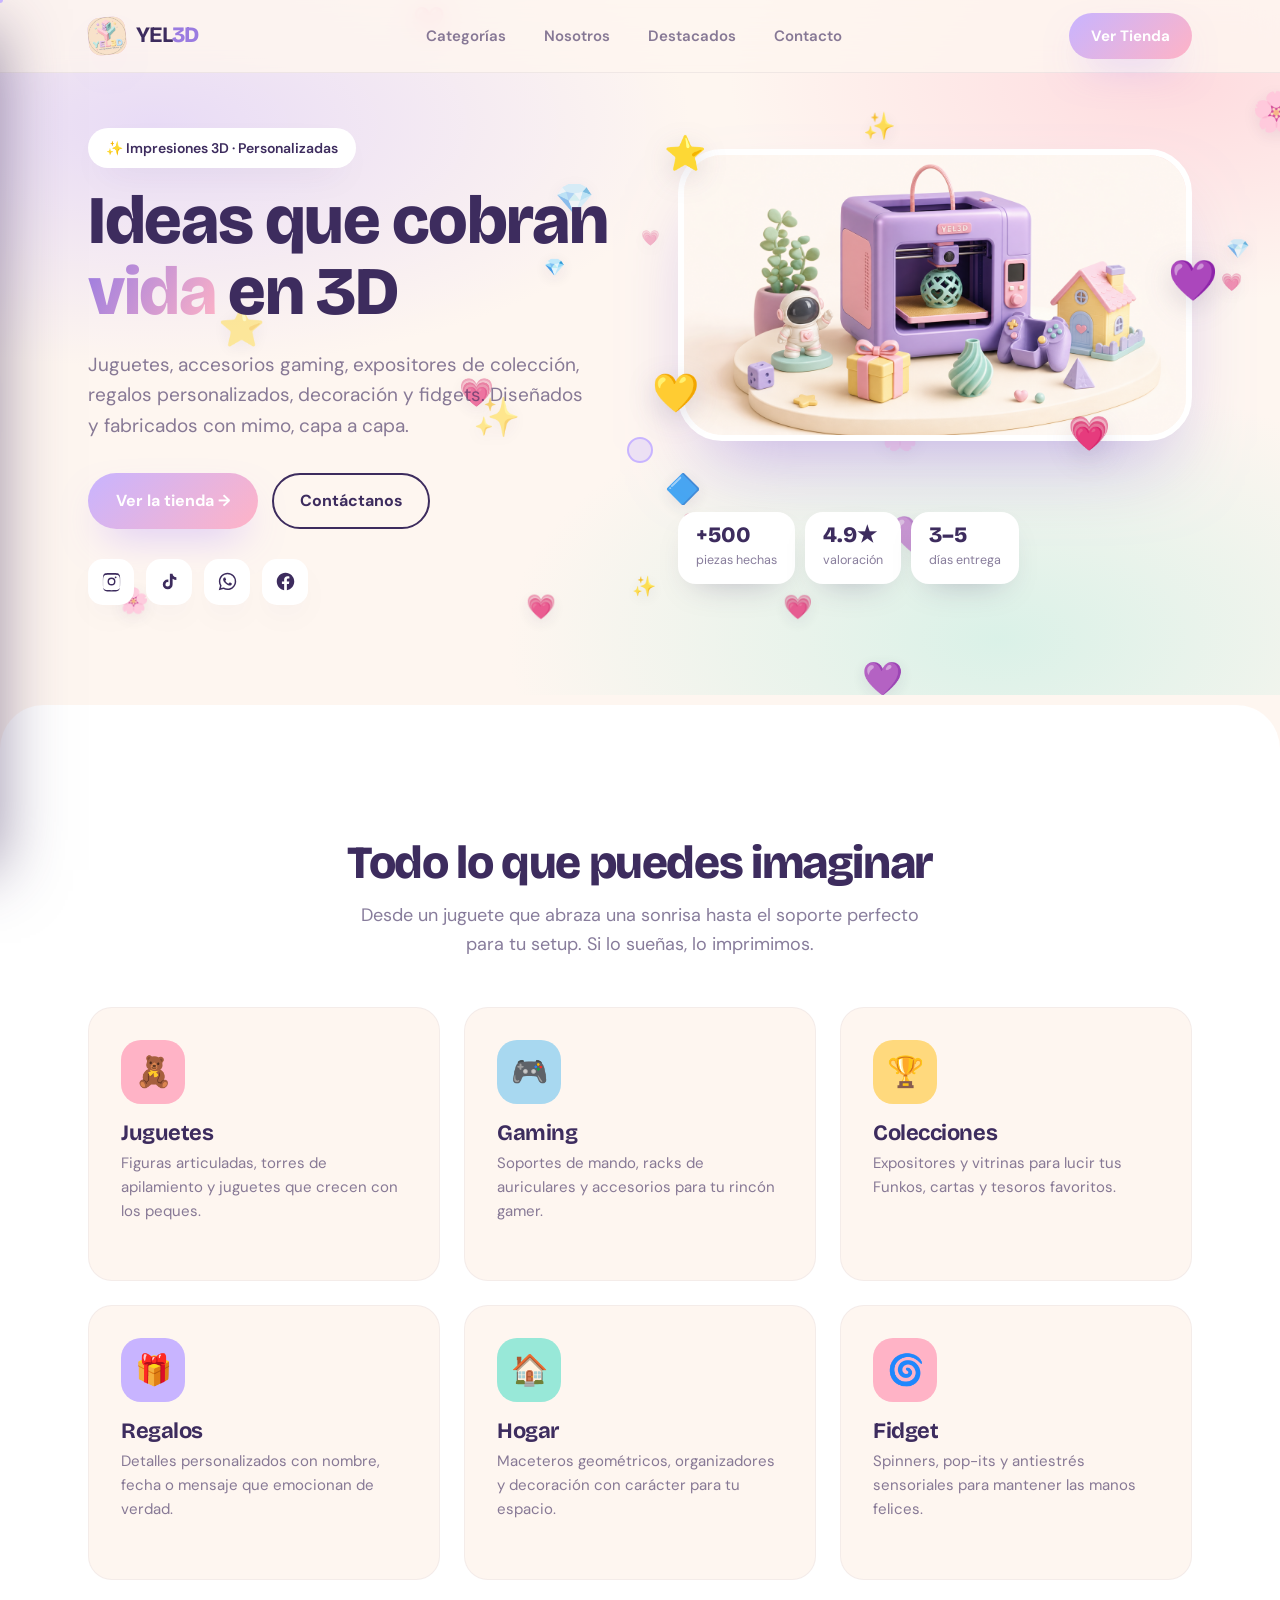
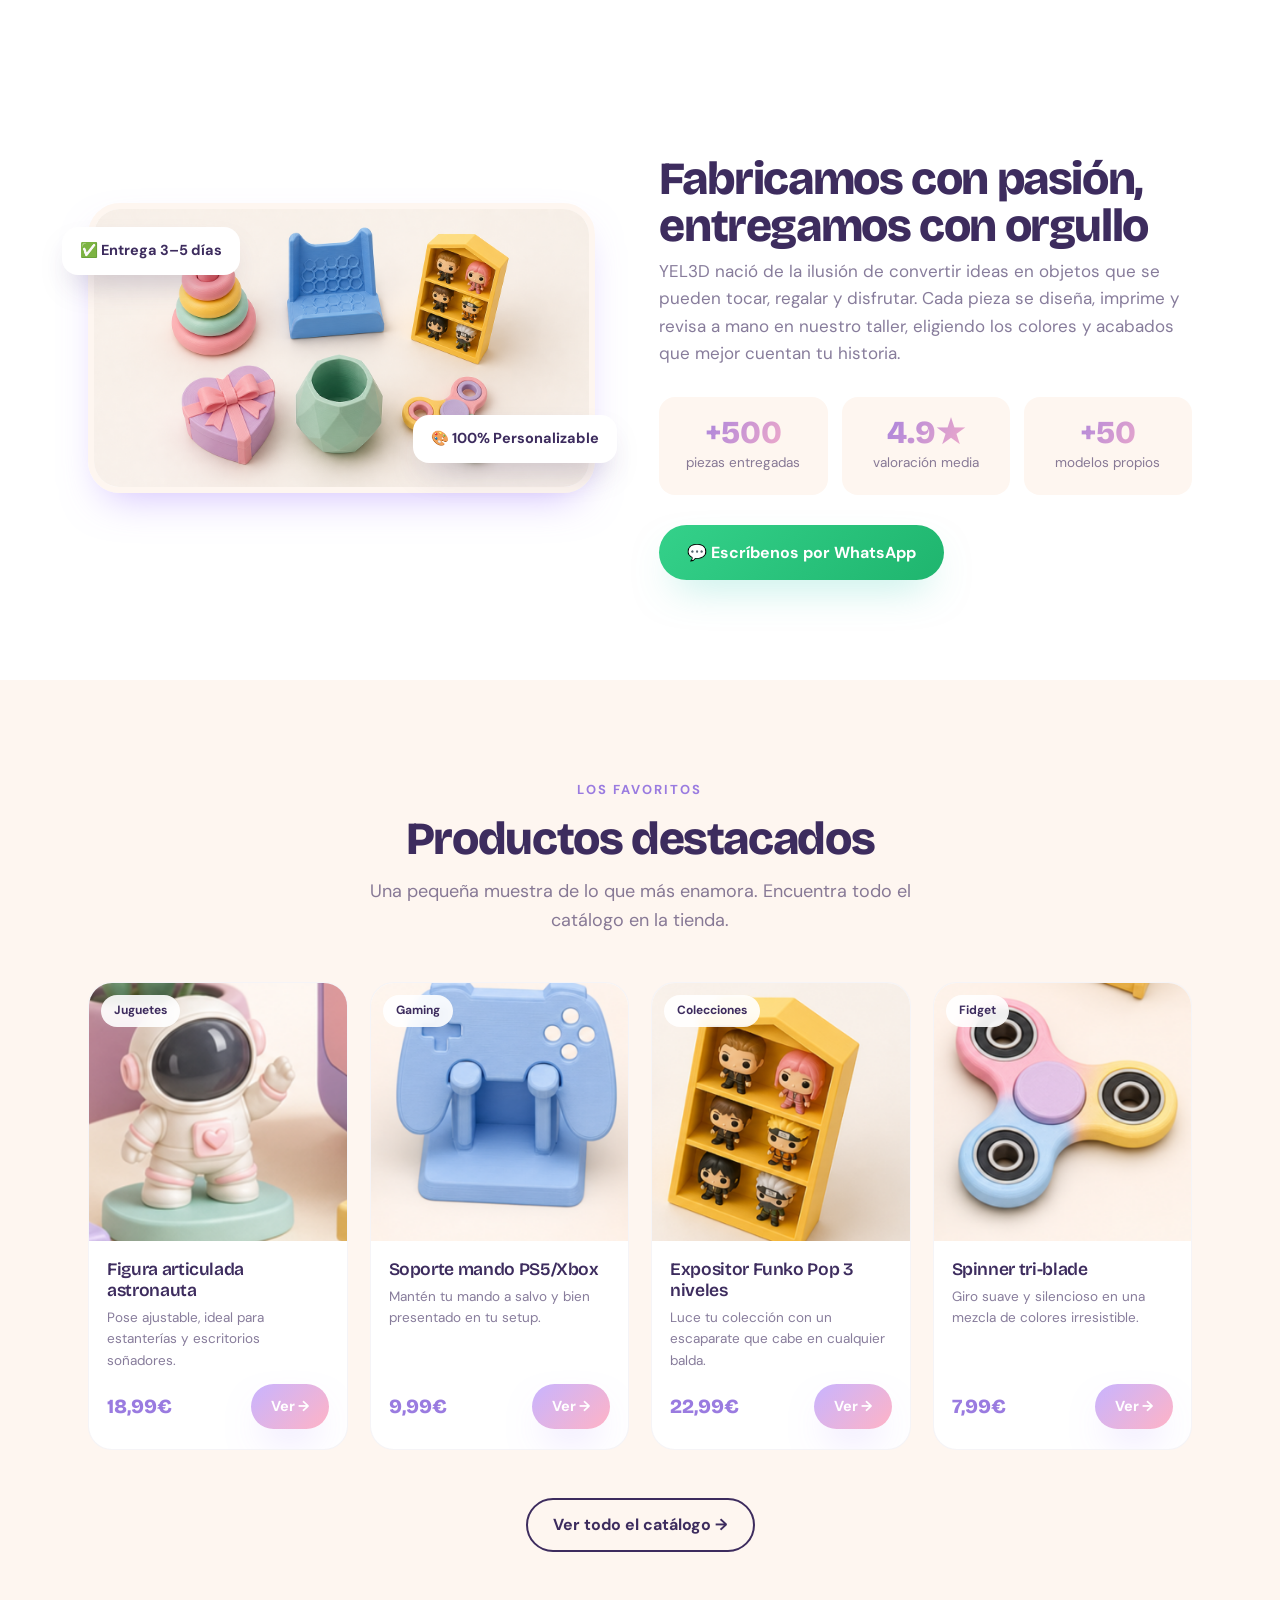
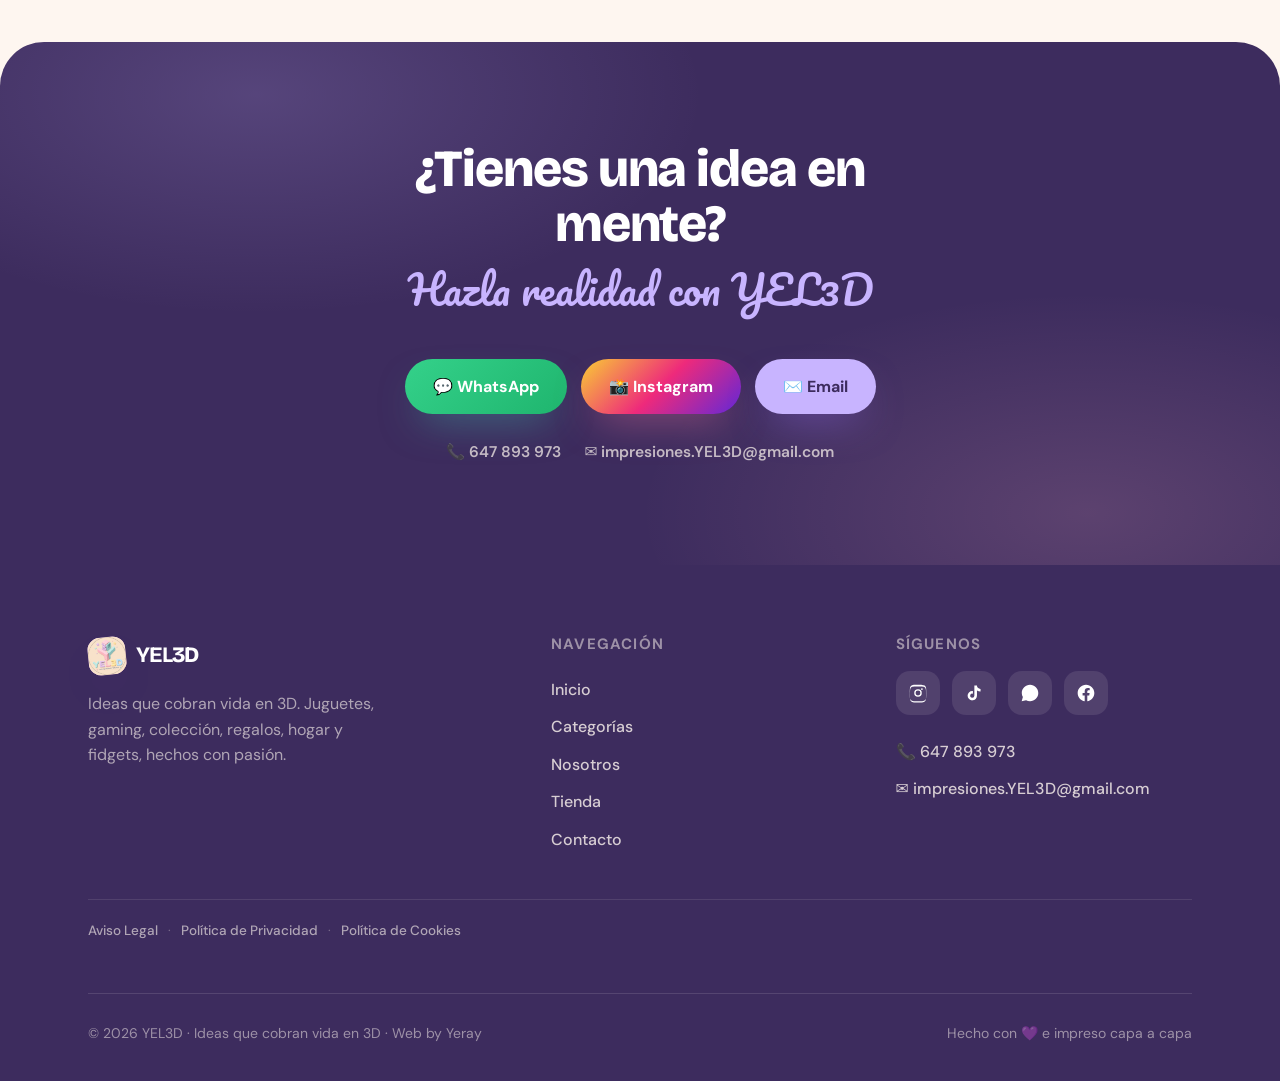
==== commit ec3330e8: "Hero móvil: hero-stats fuera de hero-media, order copy>media>stats" ====
--- a/index.html
+++ b/index.html
@@ -304,6 +304,11 @@
 .hero-deco.d3{bottom:6%;left:-26px;font-size:38px;animation-duration:5.6s;animation-delay:-2s}
 .hero-deco.d4{bottom:-20px;right:16%;animation-duration:7s;animation-delay:-1.4s}
 .hero-stats{display:flex;gap:10px;margin-top:30px;flex-wrap:wrap;opacity:0;animation:wordUp .7s var(--spring) 1s forwards}
+/* hero-stats como item independiente del grid — placement desktop */
+.hero-grid{row-gap:0}
+.hero-copy{grid-row:1/3;align-self:center}
+.hero-media{grid-row:1}
+.hero-stats{grid-column:2;grid-row:2}
 .hstat{background:#fff;border-radius:18px;padding:12px 18px;box-shadow:var(--sh-soft)}
 .hstat b{font-family:"Bricolage Grotesque";font-weight:800;font-size:22px;display:block;line-height:1}
 .hstat span{font-size:12.5px;color:var(--ink-60)}
@@ -382,7 +387,9 @@
 
 @media (max-width:920px){
   .hero-grid{grid-template-columns:1fr;gap:40px}
-  .hero-media{order:-1}
+  .hero-copy{grid-row:auto;order:1}
+  .hero-media{grid-row:auto;order:2}
+  .hero-stats{grid-column:1;grid-row:auto;order:3;margin-top:0}
   .cat-grid{grid-template-columns:repeat(2,1fr)}
   .about-grid{grid-template-columns:1fr;gap:48px}
   .feat-grid{grid-template-columns:repeat(2,1fr)}
@@ -456,11 +463,11 @@
       <span class="hero-deco d3">💛</span>
       <span class="hero-deco d4">💗</span>
       <img class="hero-img" src="assets/hero.png" alt="Impresora 3D YEL3D rodeada de creaciones pastel: astronauta, casita, mando, regalo y planta">
-      <div class="hero-stats">
-        <div class="hstat"><b>+500</b><span>piezas hechas</span></div>
-        <div class="hstat"><b>4.9★</b><span>valoración</span></div>
-        <div class="hstat"><b>3–5</b><span>días entrega</span></div>
-      </div>
+    </div>
+    <div class="hero-stats">
+      <div class="hstat"><b>+500</b><span>piezas hechas</span></div>
+      <div class="hstat"><b>4.9★</b><span>valoración</span></div>
+      <div class="hstat"><b>3–5</b><span>días entrega</span></div>
     </div>
   </div>
 </header>
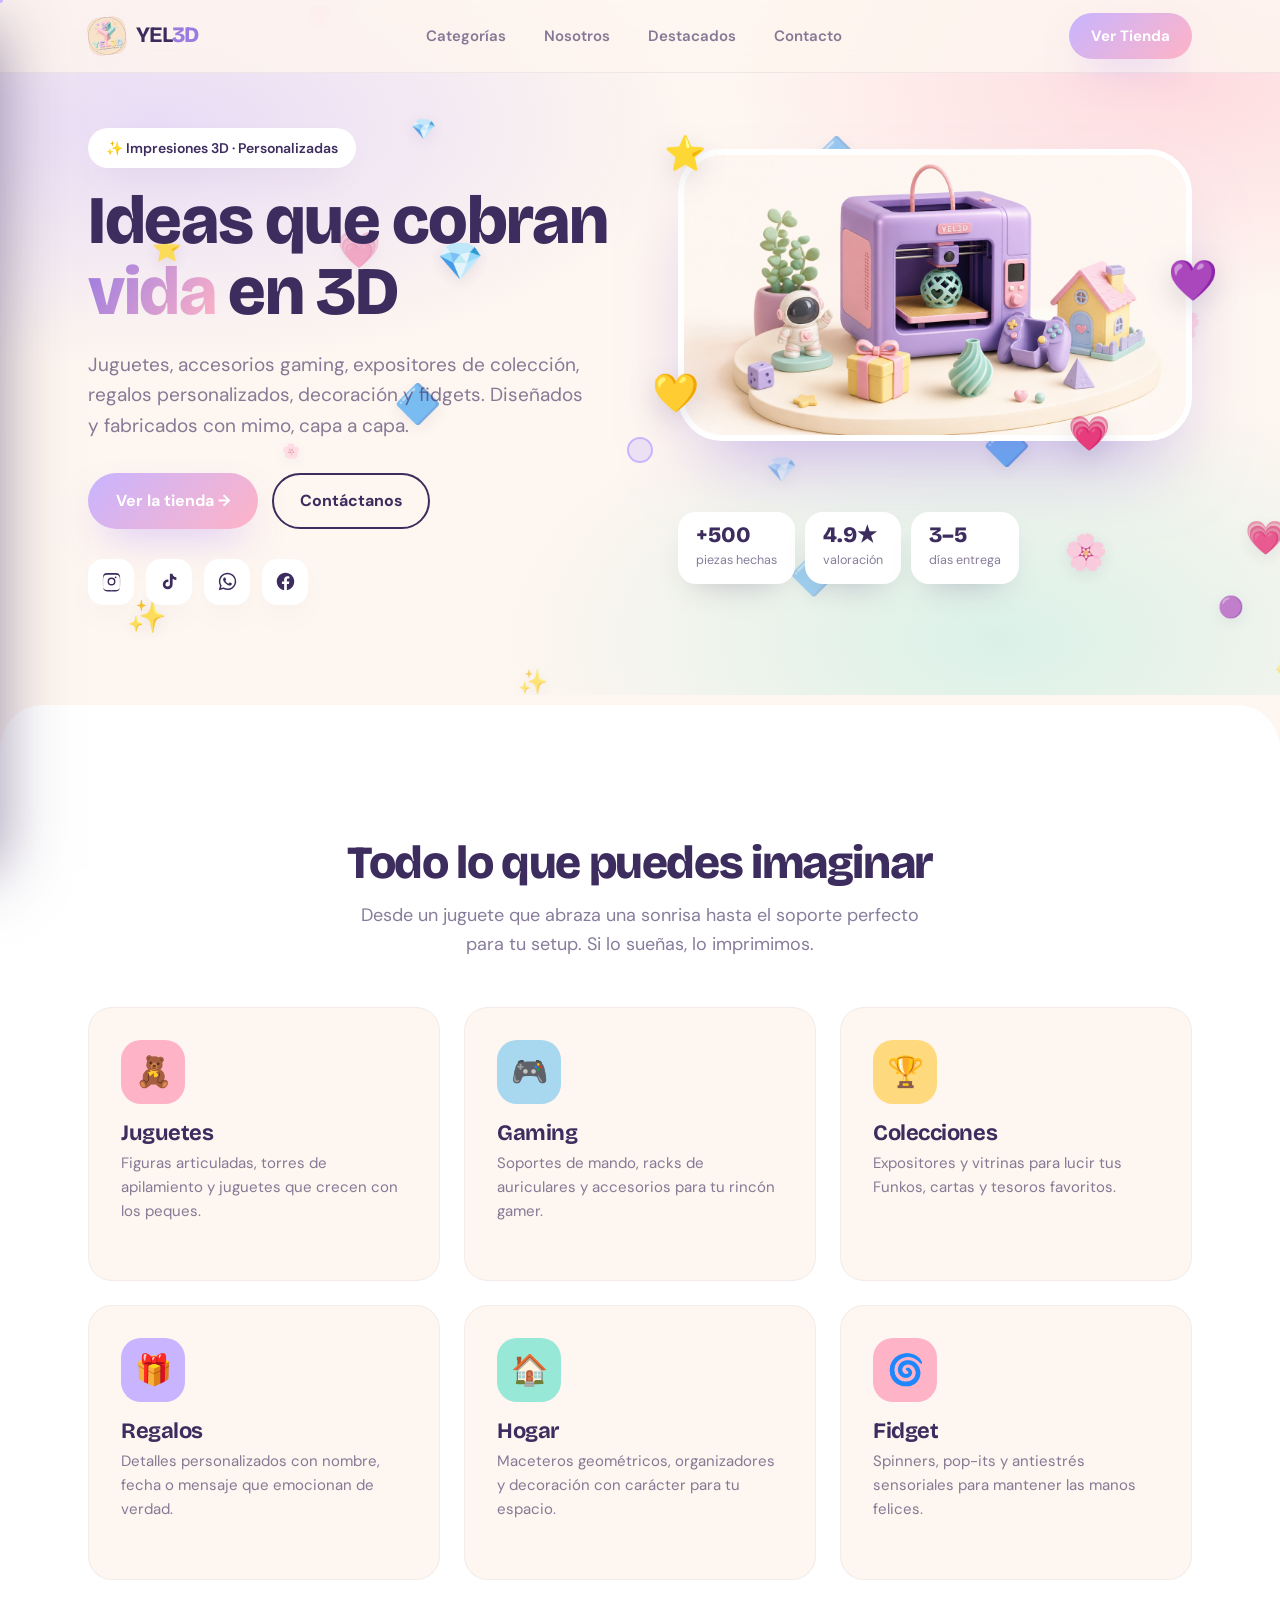
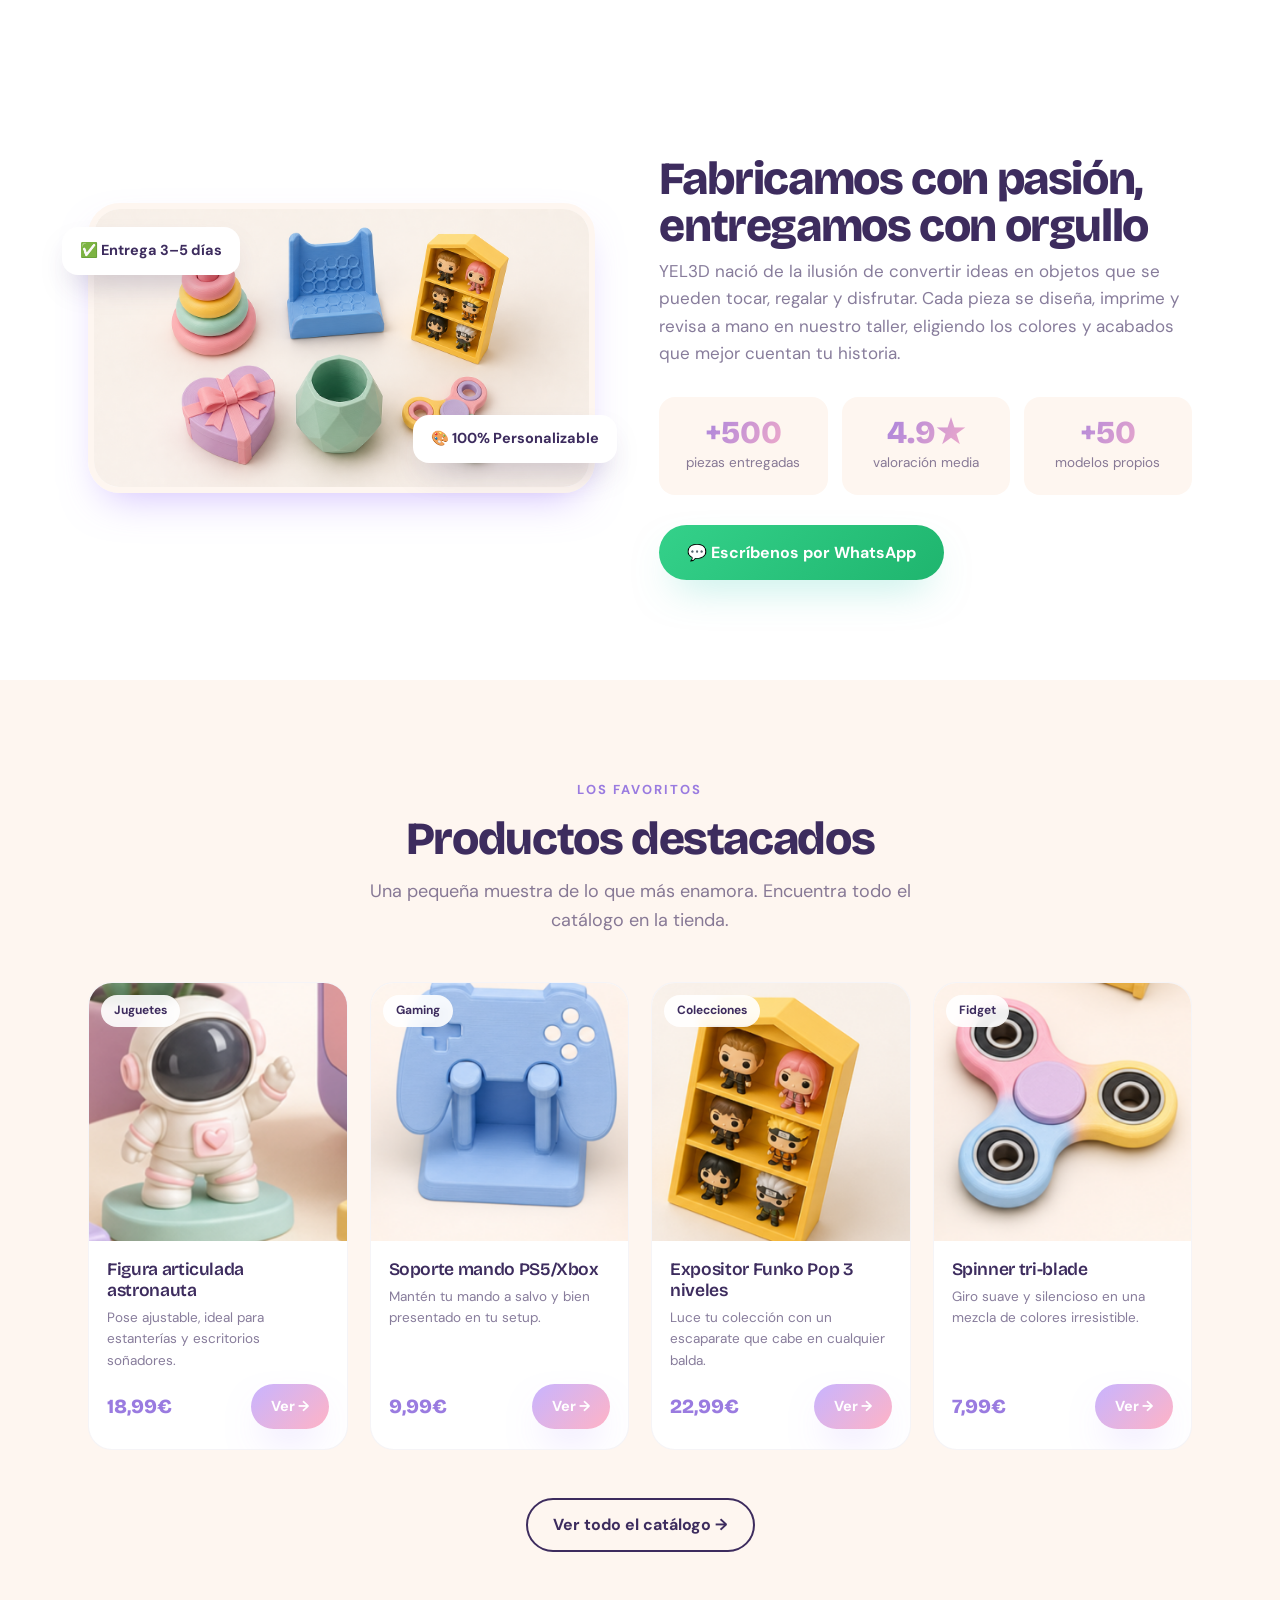
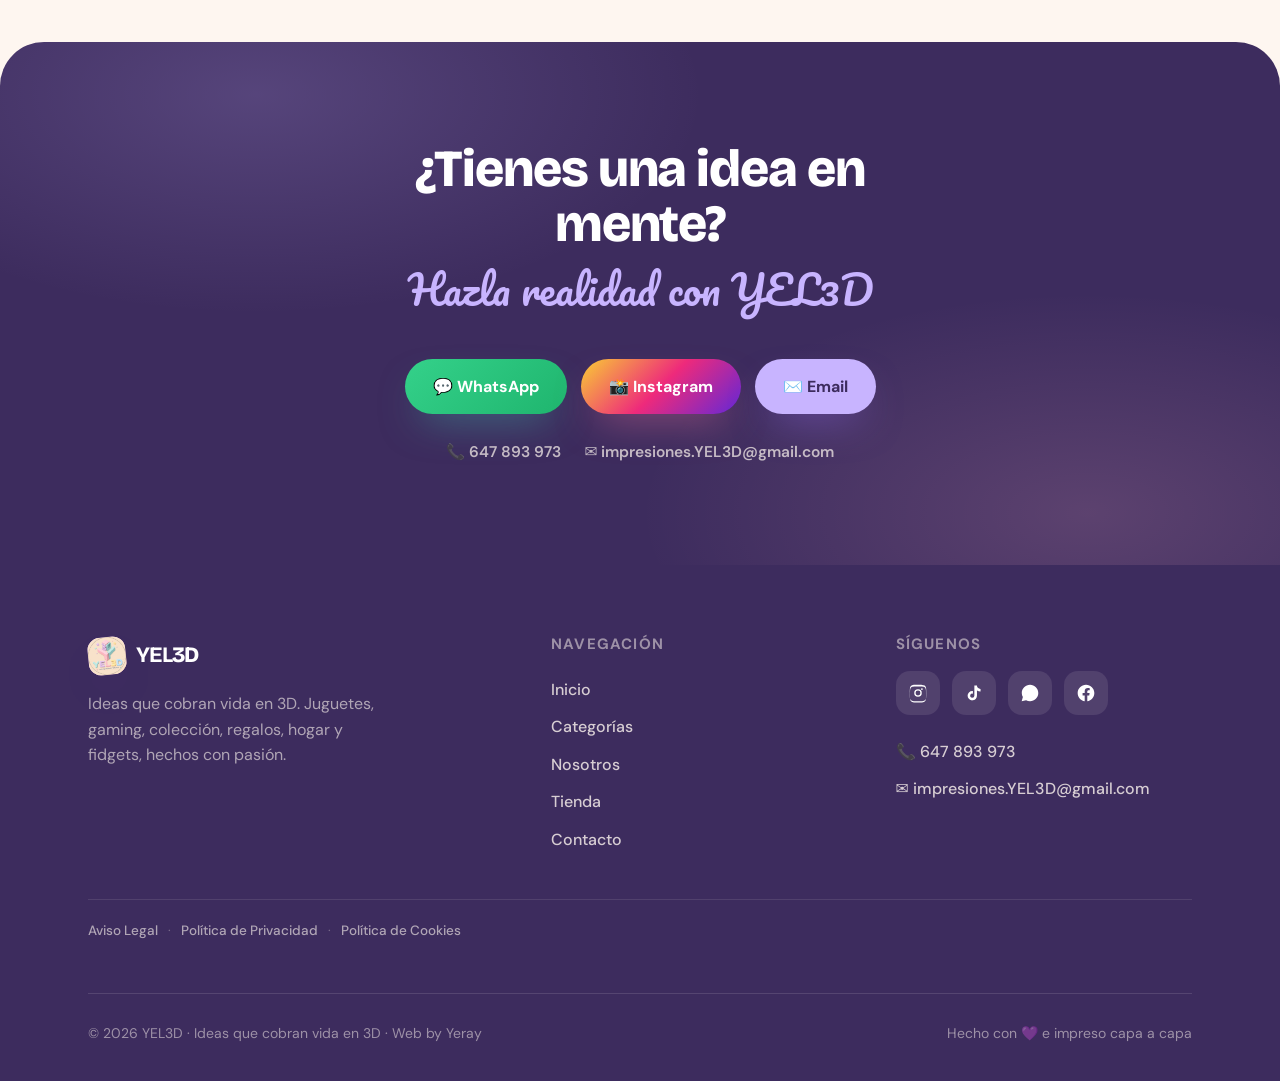
==== commit f472eb35: "Cambiar URLs de SEO a github.io y añadir README - canonical, og:url, JSON-LD, sitemap y robots apunt" ====
--- a/index.html
+++ b/index.html
@@ -5,7 +5,7 @@
 <meta name="viewport" content="width=device-width, initial-scale=1">
 <title>YEL3D | Impresiones 3D Personalizadas en España</title>
 <meta name="description" content="Impresiones 3D personalizadas en España. Juguetes, accesorios gaming, expositores Funko Pop, regalos únicos y decoración. Pedido por WhatsApp. Entrega en 3-5 días.">
-<link rel="canonical" href="https://yel3d.es/">
+<link rel="canonical" href="https://yeray06.github.io/yel3d/">
 <meta name="robots" content="index, follow">
 <meta name="theme-color" content="#C8B4FF">
 <meta name="author" content="YEL3D">
@@ -15,7 +15,7 @@
 <meta property="og:locale" content="es_ES">
 <meta property="og:title" content="YEL3D | Impresiones 3D Personalizadas en España">
 <meta property="og:description" content="Impresiones 3D personalizadas en España. Juguetes, accesorios gaming, expositores Funko Pop, regalos únicos y decoración. Pedido por WhatsApp. Entrega en 3-5 días.">
-<meta property="og:url" content="https://yel3d.es/">
+<meta property="og:url" content="https://yeray06.github.io/yel3d/">
 <meta property="og:image" content="assets/og-image.png">
 <meta property="og:image:width" content="1200">
 <meta property="og:image:height" content="630">
@@ -25,7 +25,7 @@
 <meta name="twitter:title" content="YEL3D | Impresiones 3D Personalizadas en España">
 <meta name="twitter:description" content="Impresiones 3D personalizadas en España. Juguetes, accesorios gaming, expositores Funko Pop, regalos únicos y decoración. Pedido por WhatsApp. Entrega en 3-5 días.">
 <meta name="twitter:image" content="assets/og-image.png">
-<link rel="sitemap" type="application/xml" href="/sitemap.xml">
+<link rel="sitemap" type="application/xml" href="sitemap.xml">
 <link rel="preconnect" href="https://fonts.googleapis.com">
 <link rel="preconnect" href="https://fonts.gstatic.com" crossorigin>
 <link href="https://fonts.googleapis.com/css2?family=Bricolage+Grotesque:opsz,wght@12..96,400;12..96,600;12..96,700;12..96,800&family=DM+Sans:wght@400;500;600;700&family=Pacifico&display=swap" rel="stylesheet">
@@ -702,26 +702,26 @@
   "@graph": [
     {
       "@type": "WebSite",
-      "@id": "https://yel3d.es/#website",
+      "@id": "https://yeray06.github.io/yel3d/#website",
       "name": "YEL3D",
-      "url": "https://yel3d.es",
+      "url": "https://yeray06.github.io/yel3d",
       "description": "Impresiones 3D personalizadas en España",
       "inLanguage": "es-ES"
     },
     {
       "@type": "LocalBusiness",
-      "@id": "https://yel3d.es/#business",
+      "@id": "https://yeray06.github.io/yel3d/#business",
       "name": "YEL3D",
       "alternateName": "YEL 3D",
       "description": "Negocio de impresión 3D personalizada en España. Fabricamos juguetes articulados, accesorios gaming, expositores de colección, regalos personalizados, decoración para el hogar y fidgets. Capa a capa, con pasión.",
-      "url": "https://yel3d.es",
+      "url": "https://yeray06.github.io/yel3d",
       "logo": {
         "@type": "ImageObject",
-        "url": "https://yel3d.es/assets/logo.png",
+        "url": "https://yeray06.github.io/yel3d/assets/logo.png",
         "width": 512,
         "height": 512
       },
-      "image": "https://yel3d.es/assets/logo.png",
+      "image": "https://yeray06.github.io/yel3d/assets/logo.png",
       "telephone": "+34647893973",
       "email": "impresiones.YEL3D@gmail.com",
       "address": {
@@ -737,7 +737,7 @@
       "hasOfferCatalog": {
         "@type": "OfferCatalog",
         "name": "Catálogo YEL3D",
-        "url": "https://yel3d.es/tienda.html"
+        "url": "https://yeray06.github.io/yel3d/tienda.html"
       },
       "sameAs": [
         "https://www.instagram.com/impresiones.yel3d",
